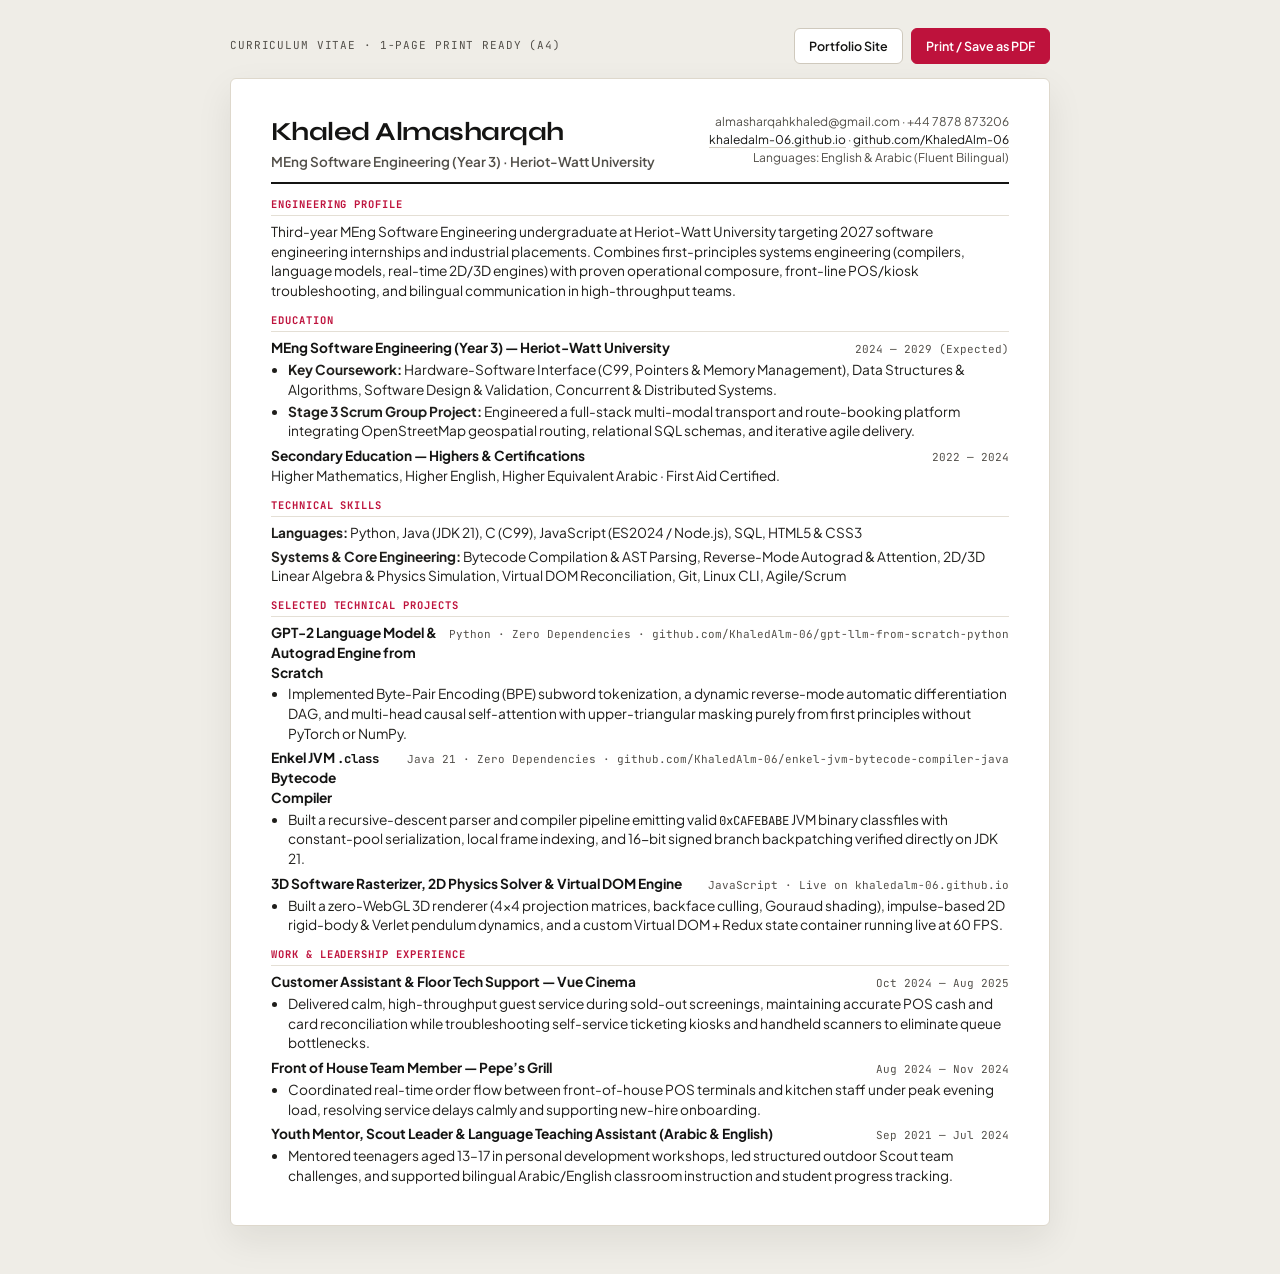
==== cv.html @ 849a8335 "Link live-demo repos, add queued release state, and redesign employer CV" ====
<!DOCTYPE html>
<html lang="en">
<head>
  <meta charset="UTF-8" />
  <meta name="viewport" content="width=device-width, initial-scale=1.0" />
  <title>Khaled Almasharqah — Software Engineering CV</title>
  <link rel="preconnect" href="https://fonts.googleapis.com" />
  <link rel="preconnect" href="https://fonts.gstatic.com" crossorigin />
  <link href="https://fonts.googleapis.com/css2?family=JetBrains+Mono:wght@400;500;600&family=Plus+Jakarta+Sans:wght@400;500;600;700&family=Syne:wght@700;800&display=swap" rel="stylesheet" />
  <style>
    :root {
      --ink: #141413;
      --body: #1f1e1b;
      --muted: #524f49;
      --accent: #be123c;
      --rule: #e4dfd5;
      --bg: #efede7;
      --display: "Syne", -apple-system, BlinkMacSystemFont, sans-serif;
      --sans: "Plus Jakarta Sans", -apple-system, BlinkMacSystemFont, sans-serif;
      --mono: "JetBrains Mono", Consolas, monospace;
    }

    *, *::before, *::after { box-sizing: border-box; }

    body {
      margin: 0;
      padding: 28px 16px 48px;
      background: var(--bg);
      color: var(--body);
      font-family: var(--sans);
      font-size: 13.7px;
      line-height: 1.44;
      -webkit-font-smoothing: antialiased;
    }

    .toolbar {
      max-width: 820px;
      margin: 0 auto 14px;
      display: flex;
      justify-content: space-between;
      align-items: center;
      gap: 12px;
      flex-wrap: wrap;
    }

    .toolbar-tag {
      font-family: var(--mono);
      font-size: 11px;
      letter-spacing: 0.08em;
      text-transform: uppercase;
      color: var(--muted);
    }

    .toolbar-actions {
      display: flex;
      gap: 8px;
    }

    .btn {
      font-family: var(--sans);
      font-size: 12.5px;
      font-weight: 600;
      padding: 8px 14px;
      border-radius: 6px;
      text-decoration: none;
      cursor: pointer;
      border: 1px solid #cfc9bd;
      background: #ffffff;
      color: var(--ink);
    }

    .btn-primary {
      background: var(--accent);
      border-color: var(--accent);
      color: #ffffff;
    }

    .sheet {
      max-width: 820px;
      margin: 0 auto;
      background: #ffffff;
      padding: 34px 40px;
      border: 1px solid #ded8cc;
      border-radius: 6px;
      box-shadow: 0 14px 36px rgba(20, 20, 19, 0.08);
    }

    .cv-header {
      display: flex;
      justify-content: space-between;
      align-items: flex-start;
      gap: 18px;
      border-bottom: 2px solid var(--ink);
      padding-bottom: 10px;
      margin-bottom: 13px;
    }

    .cv-header h1 {
      font-family: var(--display);
      font-size: 26px;
      letter-spacing: -0.02em;
      margin: 0 0 2px;
      color: var(--ink);
    }

    .cv-sub {
      margin: 0;
      font-size: 13.5px;
      font-weight: 600;
      color: var(--muted);
    }

    .cv-meta {
      text-align: right;
      font-size: 12px;
      line-height: 1.48;
      color: var(--muted);
      flex-shrink: 0;
    }

    .cv-meta a {
      color: var(--ink);
      text-decoration: none;
      border-bottom: 1px solid #d6d0c4;
    }

    .nowrap { white-space: nowrap; }

    .cv-sec { margin-bottom: 12px; }
    .cv-sec:last-child { margin-bottom: 0; }

    .cv-sec h2 {
      font-family: var(--mono);
      font-size: 10.5px;
      letter-spacing: 0.09em;
      text-transform: uppercase;
      color: var(--accent);
      border-bottom: 1px solid var(--rule);
      padding-bottom: 3px;
      margin: 0 0 6px;
    }

    .cv-sec p { margin: 0 0 4px; }
    .cv-sec ul { margin: 2px 0 5px; padding-left: 17px; }
    .cv-sec li { margin-bottom: 2.5px; }

    .cv-skills-grid {
      display: grid;
      grid-template-columns: 1fr;
      gap: 4px;
    }

    .cv-row {
      display: flex;
      justify-content: space-between;
      align-items: baseline;
      gap: 10px;
      margin-top: 5px;
    }

    .cv-row strong { color: var(--ink); }

    .cv-row span {
      font-family: var(--mono);
      font-size: 11px;
      color: var(--muted);
      white-space: nowrap;
    }

    code {
      font-family: var(--mono);
      font-size: 0.9em;
    }

    @media (max-width: 640px) {
      .sheet { padding: 22px 18px; }
      .cv-header, .cv-row { flex-direction: column; align-items: flex-start; gap: 3px; }
      .cv-meta { text-align: left; }
    }

    @media print {
      @page { size: A4; margin: 11mm 13mm; }
      body { background: #ffffff; padding: 0; font-size: 9.6pt; line-height: 1.38; }
      .no-print { display: none !important; }
      .sheet { border: none; box-shadow: none; padding: 0; max-width: 100%; border-radius: 0; }
    }
  </style>
</head>
<body>
  <div class="toolbar no-print">
    <span class="toolbar-tag">Curriculum Vitae &middot; 1-Page Print Ready (A4)</span>
    <div class="toolbar-actions">
      <a class="btn" href="https://khaledalm-06.github.io/">Portfolio Site</a>
      <button type="button" class="btn btn-primary" onclick="window.print()">Print / Save as PDF</button>
    </div>
  </div>

  <main class="sheet">
    <header class="cv-header">
      <div>
        <h1>Khaled Almasharqah</h1>
        <p class="cv-sub">MEng Software Engineering (Year 3) &middot; Heriot-Watt University</p>
      </div>
      <div class="cv-meta">
        <div><span class="nowrap">almasharqahkhaled@gmail.com</span> &middot; <span class="nowrap">+44 7878 873206</span></div>
        <div><a href="https://khaledalm-06.github.io/" target="_blank" rel="noopener noreferrer" class="nowrap">khaledalm-06.github.io</a> &middot; <a href="https://github.com/KhaledAlm-06" target="_blank" rel="noopener noreferrer" class="nowrap">github.com/KhaledAlm-06</a></div>
        <div><span class="nowrap">Languages: English &amp; Arabic (Fluent Bilingual)</span></div>
      </div>
    </header>

    <section class="cv-sec">
      <h2>Engineering Profile</h2>
      <p>Third-year MEng Software Engineering undergraduate at Heriot-Watt University targeting 2027 software engineering internships and industrial placements. Combines first-principles systems engineering (compilers, language models, real-time 2D/3D engines) with proven operational composure, front-line POS/kiosk troubleshooting, and bilingual communication in high-throughput teams.</p>
    </section>

    <section class="cv-sec">
      <h2>Education</h2>
      <div class="cv-row"><strong>MEng Software Engineering (Year 3) &mdash; Heriot-Watt University</strong><span>2024 &mdash; 2029 (Expected)</span></div>
      <ul>
        <li><strong>Key Coursework:</strong> Hardware-Software Interface (C99, Pointers &amp; Memory Management), Data Structures &amp; Algorithms, Software Design &amp; Validation, Concurrent &amp; Distributed Systems.</li>
        <li><strong>Stage 3 Scrum Group Project:</strong> Engineered a full-stack multi-modal transport and route-booking platform integrating OpenStreetMap geospatial routing, relational SQL schemas, and iterative agile delivery.</li>
      </ul>
      <div class="cv-row"><strong>Secondary Education &mdash; Highers &amp; Certifications</strong><span>2022 &mdash; 2024</span></div>
      <p>Higher Mathematics, Higher English, Higher Equivalent Arabic &middot; First Aid Certified.</p>
    </section>

    <section class="cv-sec">
      <h2>Technical Skills</h2>
      <div class="cv-skills-grid">
        <div><strong>Languages:</strong> Python, Java (JDK 21), C (C99), JavaScript (ES2024 / Node.js), SQL, HTML5 &amp; CSS3</div>
        <div><strong>Systems &amp; Core Engineering:</strong> Bytecode Compilation &amp; AST Parsing, Reverse-Mode Autograd &amp; Attention, 2D/3D Linear Algebra &amp; Physics Simulation, Virtual DOM Reconciliation, Git, Linux CLI, Agile/Scrum</div>
      </div>
    </section>

    <section class="cv-sec">
      <h2>Selected Technical Projects</h2>
      <div class="cv-row"><strong>GPT-2 Language Model &amp; Autograd Engine from Scratch</strong><span>Python &middot; Zero Dependencies &middot; github.com/KhaledAlm-06/gpt-llm-from-scratch-python</span></div>
      <ul>
        <li>Implemented Byte-Pair Encoding (BPE) subword tokenization, a dynamic reverse-mode automatic differentiation DAG, and multi-head causal self-attention with upper-triangular masking purely from first principles without PyTorch or NumPy.</li>
      </ul>
      <div class="cv-row"><strong>Enkel JVM <code>.class</code> Bytecode Compiler</strong><span>Java 21 &middot; Zero Dependencies &middot; github.com/KhaledAlm-06/enkel-jvm-bytecode-compiler-java</span></div>
      <ul>
        <li>Built a recursive-descent parser and compiler pipeline emitting valid <code>0xCAFEBABE</code> JVM binary classfiles with constant-pool serialization, local frame indexing, and 16-bit signed branch backpatching verified directly on JDK 21.</li>
      </ul>
      <div class="cv-row"><strong>3D Software Rasterizer, 2D Physics Solver &amp; Virtual DOM Engine</strong><span>JavaScript &middot; Live on khaledalm-06.github.io</span></div>
      <ul>
        <li>Built a zero-WebGL 3D renderer (4&times;4 projection matrices, backface culling, Gouraud shading), impulse-based 2D rigid-body &amp; Verlet pendulum dynamics, and a custom Virtual DOM + Redux state container running live at 60 FPS.</li>
      </ul>
    </section>

    <section class="cv-sec">
      <h2>Work &amp; Leadership Experience</h2>
      <div class="cv-row"><strong>Customer Assistant &amp; Floor Tech Support &mdash; Vue Cinema</strong><span>Oct 2024 &mdash; Aug 2025</span></div>
      <ul>
        <li>Delivered calm, high-throughput guest service during sold-out screenings, maintaining accurate POS cash and card reconciliation while troubleshooting self-service ticketing kiosks and handheld scanners to eliminate queue bottlenecks.</li>
      </ul>
      <div class="cv-row"><strong>Front of House Team Member &mdash; Pepe&rsquo;s Grill</strong><span>Aug 2024 &mdash; Nov 2024</span></div>
      <ul>
        <li>Coordinated real-time order flow between front-of-house POS terminals and kitchen staff under peak evening load, resolving service delays calmly and supporting new-hire onboarding.</li>
      </ul>
      <div class="cv-row"><strong>Youth Mentor, Scout Leader &amp; Language Teaching Assistant (Arabic &amp; English)</strong><span>Sep 2021 &mdash; Jul 2024</span></div>
      <ul>
        <li>Mentored teenagers aged 13&ndash;17 in personal development workshops, led structured outdoor Scout team challenges, and supported bilingual Arabic/English classroom instruction and student progress tracking.</li>
      </ul>
    </section>
  </main>
</body>
</html>
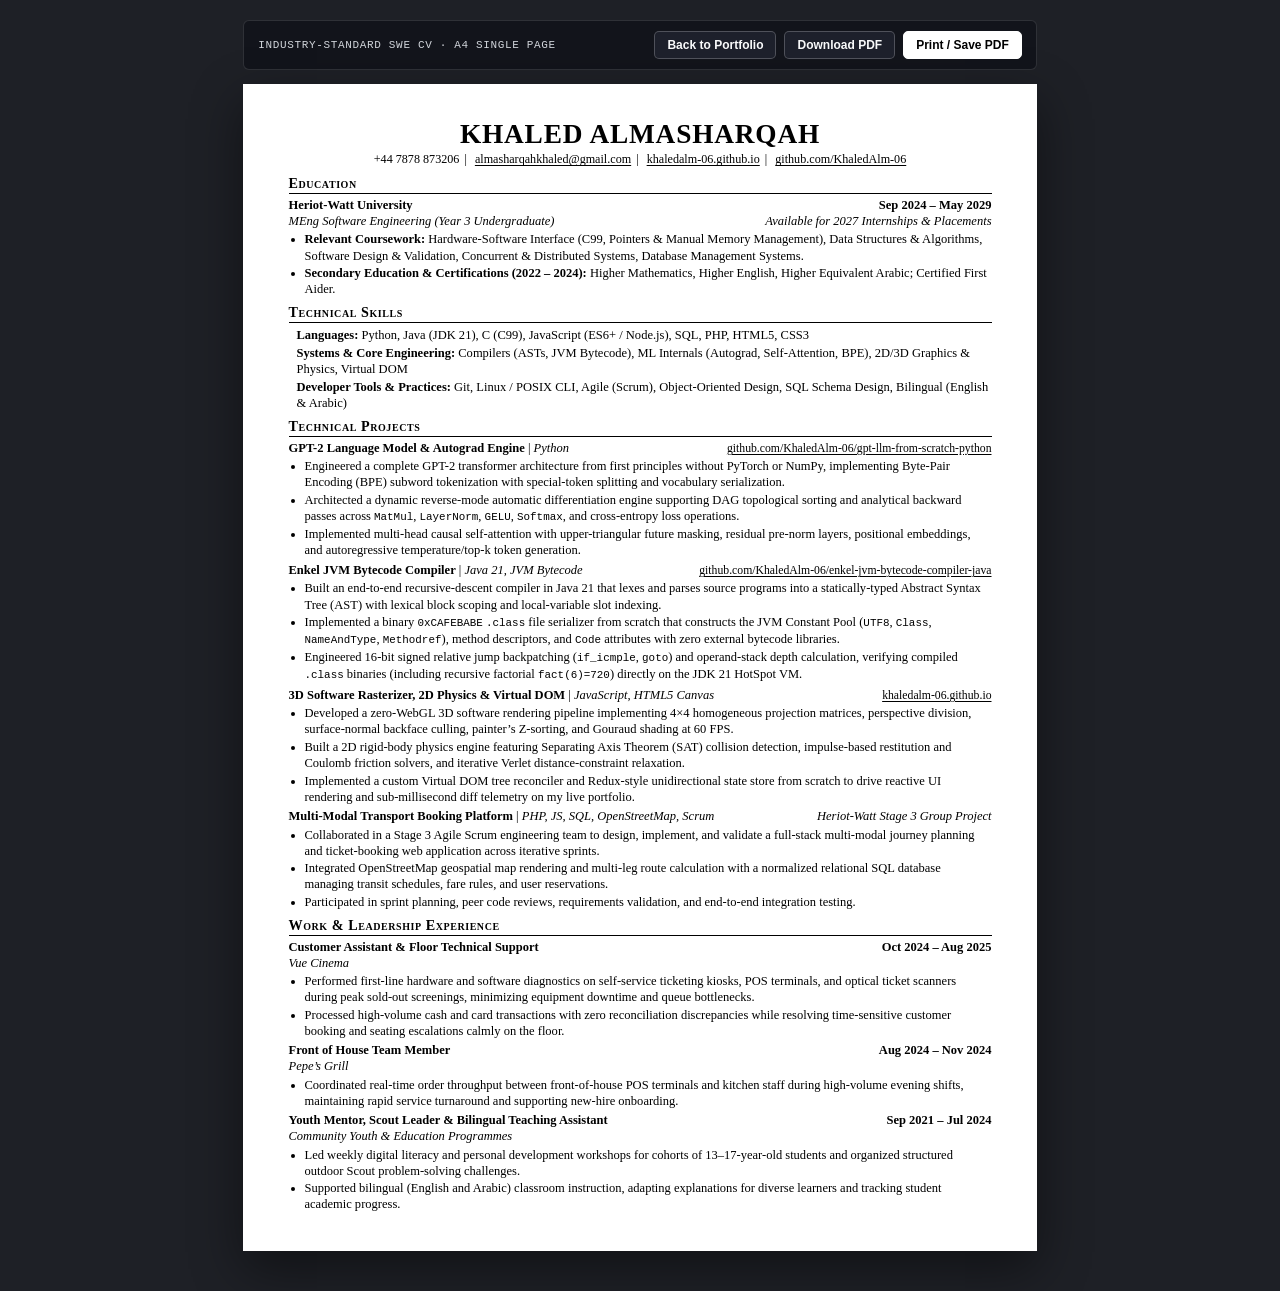
==== commit 56298615: "Rebuild CV to industry-standard SWE LaTeX layout and publish A4 PDF" ====
--- a/cv.html
+++ b/cv.html
@@ -4,264 +4,395 @@
   <meta charset="UTF-8" />
   <meta name="viewport" content="width=device-width, initial-scale=1.0" />
   <title>Khaled Almasharqah — Software Engineering CV</title>
-  <link rel="preconnect" href="https://fonts.googleapis.com" />
-  <link rel="preconnect" href="https://fonts.gstatic.com" crossorigin />
-  <link href="https://fonts.googleapis.com/css2?family=JetBrains+Mono:wght@400;500;600&family=Plus+Jakarta+Sans:wght@400;500;600;700&family=Syne:wght@700;800&display=swap" rel="stylesheet" />
   <style>
     :root {
-      --ink: #141413;
-      --body: #1f1e1b;
-      --muted: #524f49;
-      --accent: #be123c;
-      --rule: #e4dfd5;
-      --bg: #efede7;
-      --display: "Syne", -apple-system, BlinkMacSystemFont, sans-serif;
-      --sans: "Plus Jakarta Sans", -apple-system, BlinkMacSystemFont, sans-serif;
-      --mono: "JetBrains Mono", Consolas, monospace;
-    }
-
-    *, *::before, *::after { box-sizing: border-box; }
+      --ink: #000000;
+      --paper: #ffffff;
+      --screen-bg: #1e2026;
+      --serif: "Charter", "Bitstream Charter", "Sitka Text", "Cambria", "Georgia", "Times New Roman", serif;
+      --mono: "JetBrains Mono", "Consolas", "Liberation Mono", monospace;
+      --sans: -apple-system, BlinkMacSystemFont, "Segoe UI", sans-serif;
+    }
+
+    *, *::before, *::after {
+      box-sizing: border-box;
+    }
 
     body {
       margin: 0;
-      padding: 28px 16px 48px;
-      background: var(--bg);
-      color: var(--body);
-      font-family: var(--sans);
-      font-size: 13.7px;
-      line-height: 1.44;
+      padding: 20px 16px 40px;
+      background: var(--screen-bg);
+      color: var(--ink);
+      font-family: var(--serif);
       -webkit-font-smoothing: antialiased;
     }
 
     .toolbar {
-      max-width: 820px;
+      width: 100%;
+      max-width: 210mm;
       margin: 0 auto 14px;
+      padding: 10px 14px;
+      background: #12141b;
+      border: 1px solid rgba(255, 255, 255, 0.12);
+      border-radius: 6px;
       display: flex;
       justify-content: space-between;
       align-items: center;
       gap: 12px;
       flex-wrap: wrap;
+      font-family: var(--sans);
     }
 
     .toolbar-tag {
       font-family: var(--mono);
       font-size: 11px;
-      letter-spacing: 0.08em;
+      letter-spacing: 0.06em;
       text-transform: uppercase;
-      color: var(--muted);
+      color: #d1d5db;
     }
 
     .toolbar-actions {
       display: flex;
       gap: 8px;
-    }
-
-    .btn {
+      flex-wrap: wrap;
+    }
+
+    .tb-btn {
       font-family: var(--sans);
-      font-size: 12.5px;
+      font-size: 12px;
       font-weight: 600;
-      padding: 8px 14px;
-      border-radius: 6px;
+      padding: 6px 12px;
+      border-radius: 5px;
       text-decoration: none;
       cursor: pointer;
-      border: 1px solid #cfc9bd;
+      border: 1px solid rgba(255, 255, 255, 0.22);
+      background: #1d202b;
+      color: #f9fafb;
+    }
+
+    .tb-btn:hover {
+      border-color: #ffffff;
+    }
+
+    .tb-btn-primary {
       background: #ffffff;
+      color: #000000;
+      border-color: #ffffff;
+    }
+
+    .tb-btn-primary:hover {
+      background: #e5e7eb;
+    }
+
+    /* Jake's Resume (sb2nov LaTeX standard) on A4 Sheet */
+    .cv-sheet {
+      width: 210mm;
+      min-height: 297mm;
+      margin: 0 auto;
+      padding: 9.5mm 12mm;
+      background: var(--paper);
       color: var(--ink);
-    }
-
-    .btn-primary {
-      background: var(--accent);
-      border-color: var(--accent);
-      color: #ffffff;
-    }
-
-    .sheet {
-      max-width: 820px;
-      margin: 0 auto;
-      background: #ffffff;
-      padding: 34px 40px;
-      border: 1px solid #ded8cc;
-      border-radius: 6px;
-      box-shadow: 0 14px 36px rgba(20, 20, 19, 0.08);
-    }
-
-    .cv-header {
-      display: flex;
-      justify-content: space-between;
-      align-items: flex-start;
-      gap: 18px;
-      border-bottom: 2px solid var(--ink);
-      padding-bottom: 10px;
-      margin-bottom: 13px;
-    }
-
-    .cv-header h1 {
-      font-family: var(--display);
-      font-size: 26px;
-      letter-spacing: -0.02em;
-      margin: 0 0 2px;
-      color: var(--ink);
-    }
-
-    .cv-sub {
-      margin: 0;
-      font-size: 13.5px;
-      font-weight: 600;
-      color: var(--muted);
-    }
-
-    .cv-meta {
-      text-align: right;
-      font-size: 12px;
-      line-height: 1.48;
-      color: var(--muted);
-      flex-shrink: 0;
-    }
-
-    .cv-meta a {
-      color: var(--ink);
-      text-decoration: none;
-      border-bottom: 1px solid #d6d0c4;
-    }
-
-    .nowrap { white-space: nowrap; }
-
-    .cv-sec { margin-bottom: 12px; }
-    .cv-sec:last-child { margin-bottom: 0; }
-
-    .cv-sec h2 {
+      font-family: var(--serif);
+      font-size: 9.4pt;
+      line-height: 1.28;
+      box-shadow: 0 18px 48px rgba(0, 0, 0, 0.45);
+    }
+
+    .cv-sheet a {
+      color: #000000;
+      text-decoration: underline;
+      text-decoration-thickness: 0.6px;
+      text-underline-offset: 2px;
+    }
+
+    .cv-sheet code {
       font-family: var(--mono);
-      font-size: 10.5px;
-      letter-spacing: 0.09em;
+      font-size: 0.87em;
+    }
+
+    .cv-header-center {
+      text-align: center;
+      margin-bottom: 6px;
+    }
+
+    .cv-header-center h1 {
+      margin: 0 0 3px;
+      font-size: 20.5pt;
+      font-weight: 700;
+      letter-spacing: 0.03em;
       text-transform: uppercase;
-      color: var(--accent);
-      border-bottom: 1px solid var(--rule);
-      padding-bottom: 3px;
-      margin: 0 0 6px;
-    }
-
-    .cv-sec p { margin: 0 0 4px; }
-    .cv-sec ul { margin: 2px 0 5px; padding-left: 17px; }
-    .cv-sec li { margin-bottom: 2.5px; }
-
-    .cv-skills-grid {
-      display: grid;
-      grid-template-columns: 1fr;
-      gap: 4px;
-    }
-
-    .cv-row {
+      line-height: 1.08;
+      color: #000000;
+    }
+
+    .cv-contact-line {
+      font-size: 9.1pt;
+      line-height: 1.3;
+      color: #000000;
+    }
+
+    .cv-sep {
+      margin: 0 5px;
+    }
+
+    .cv-section {
+      margin-top: 7px;
+    }
+
+    .cv-section h2 {
+      margin: 0 0 4px;
+      padding-bottom: 1.5px;
+      font-size: 10.6pt;
+      font-weight: 700;
+      font-variant: small-caps;
+      letter-spacing: 0.04em;
+      border-bottom: 1px solid #000000;
+      color: #000000;
+      line-height: 1.15;
+    }
+
+    .cv-entry {
+      margin-bottom: 4.5px;
+    }
+
+    .cv-entry:last-child {
+      margin-bottom: 0;
+    }
+
+    .cv-subhead {
       display: flex;
       justify-content: space-between;
       align-items: baseline;
       gap: 10px;
-      margin-top: 5px;
-    }
-
-    .cv-row strong { color: var(--ink); }
-
-    .cv-row span {
-      font-family: var(--mono);
-      font-size: 11px;
-      color: var(--muted);
+      font-size: 9.4pt;
+      line-height: 1.24;
+    }
+
+    .cv-subhead + .cv-subhead {
+      margin-top: 0.5px;
+    }
+
+    .cv-right {
+      text-align: right;
       white-space: nowrap;
-    }
-
-    code {
-      font-family: var(--mono);
-      font-size: 0.9em;
-    }
-
-    @media (max-width: 640px) {
-      .sheet { padding: 22px 18px; }
-      .cv-header, .cv-row { flex-direction: column; align-items: flex-start; gap: 3px; }
-      .cv-meta { text-align: left; }
+      flex-shrink: 0;
+    }
+
+    .cv-proj-link {
+      font-size: 8.8pt;
+      white-space: nowrap;
+      flex-shrink: 0;
+    }
+
+    .cv-bullets {
+      margin: 2px 0 3px;
+      padding-left: 16px;
+      list-style-type: disc;
+    }
+
+    .cv-bullets li {
+      margin-bottom: 1.5px;
+      text-align: left;
+    }
+
+    .cv-skills-list {
+      margin: 2px 0 2px;
+      padding-left: 8px;
+      list-style-type: none;
+    }
+
+    .cv-skills-list li {
+      margin-bottom: 2px;
+    }
+
+    @media screen and (max-width: 640px) {
+      .cv-sheet {
+        width: 100%;
+        min-height: auto;
+        padding: 20px 18px;
+      }
+      .cv-subhead {
+        flex-direction: column;
+        gap: 1px;
+      }
+      .cv-right, .cv-proj-link {
+        text-align: left;
+        white-space: normal;
+      }
     }
 
     @media print {
-      @page { size: A4; margin: 11mm 13mm; }
-      body { background: #ffffff; padding: 0; font-size: 9.6pt; line-height: 1.38; }
-      .no-print { display: none !important; }
-      .sheet { border: none; box-shadow: none; padding: 0; max-width: 100%; border-radius: 0; }
+      @page {
+        size: A4 portrait;
+        margin: 8.5mm 11mm;
+      }
+      body {
+        background: #ffffff;
+        padding: 0;
+        margin: 0;
+      }
+      .no-print {
+        display: none !important;
+      }
+      .cv-sheet {
+        width: 100%;
+        min-height: auto;
+        margin: 0;
+        padding: 0;
+        box-shadow: none;
+        font-size: 9.2pt;
+        line-height: 1.25;
+      }
+      .cv-subhead {
+        flex-direction: row !important;
+        justify-content: space-between;
+      }
     }
   </style>
 </head>
 <body>
   <div class="toolbar no-print">
-    <span class="toolbar-tag">Curriculum Vitae &middot; 1-Page Print Ready (A4)</span>
+    <span class="toolbar-tag">Industry-Standard SWE CV &middot; A4 Single Page</span>
     <div class="toolbar-actions">
-      <a class="btn" href="https://khaledalm-06.github.io/">Portfolio Site</a>
-      <button type="button" class="btn btn-primary" onclick="window.print()">Print / Save as PDF</button>
+      <a class="tb-btn" href="https://khaledalm-06.github.io/">Back to Portfolio</a>
+      <a class="tb-btn" href="Khaled_Almasharqah_CV.pdf" download>Download PDF</a>
+      <button type="button" class="tb-btn tb-btn-primary" onclick="window.print()">Print / Save PDF</button>
     </div>
   </div>
 
-  <main class="sheet">
-    <header class="cv-header">
-      <div>
-        <h1>Khaled Almasharqah</h1>
-        <p class="cv-sub">MEng Software Engineering (Year 3) &middot; Heriot-Watt University</p>
-      </div>
-      <div class="cv-meta">
-        <div><span class="nowrap">almasharqahkhaled@gmail.com</span> &middot; <span class="nowrap">+44 7878 873206</span></div>
-        <div><a href="https://khaledalm-06.github.io/" target="_blank" rel="noopener noreferrer" class="nowrap">khaledalm-06.github.io</a> &middot; <a href="https://github.com/KhaledAlm-06" target="_blank" rel="noopener noreferrer" class="nowrap">github.com/KhaledAlm-06</a></div>
-        <div><span class="nowrap">Languages: English &amp; Arabic (Fluent Bilingual)</span></div>
+  <main class="cv-sheet">
+    <header class="cv-header-center">
+      <h1>Khaled Almasharqah</h1>
+      <div class="cv-contact-line">
+        <span>+44 7878 873206</span><span class="cv-sep">|</span>
+        <a href="mailto:almasharqahkhaled@gmail.com">almasharqahkhaled@gmail.com</a><span class="cv-sep">|</span>
+        <a href="https://khaledalm-06.github.io/" target="_blank" rel="noopener noreferrer">khaledalm-06.github.io</a><span class="cv-sep">|</span>
+        <a href="https://github.com/KhaledAlm-06" target="_blank" rel="noopener noreferrer">github.com/KhaledAlm-06</a>
       </div>
     </header>
 
-    <section class="cv-sec">
-      <h2>Engineering Profile</h2>
-      <p>Third-year MEng Software Engineering undergraduate at Heriot-Watt University targeting 2027 software engineering internships and industrial placements. Combines first-principles systems engineering (compilers, language models, real-time 2D/3D engines) with proven operational composure, front-line POS/kiosk troubleshooting, and bilingual communication in high-throughput teams.</p>
+    <section class="cv-section">
+      <h2>Education</h2>
+      <div class="cv-entry">
+        <div class="cv-subhead">
+          <strong>Heriot-Watt University</strong>
+          <strong class="cv-right">Sep 2024 &ndash; May 2029</strong>
+        </div>
+        <div class="cv-subhead">
+          <em>MEng Software Engineering (Year 3 Undergraduate)</em>
+          <em class="cv-right">Available for 2027 Internships &amp; Placements</em>
+        </div>
+        <ul class="cv-bullets">
+          <li><strong>Relevant Coursework:</strong> Hardware-Software Interface (C99, Pointers &amp; Manual Memory Management), Data Structures &amp; Algorithms, Software Design &amp; Validation, Concurrent &amp; Distributed Systems, Database Management Systems.</li>
+          <li><strong>Secondary Education &amp; Certifications (2022 &ndash; 2024):</strong> Higher Mathematics, Higher English, Higher Equivalent Arabic; Certified First Aider.</li>
+        </ul>
+      </div>
     </section>
 
-    <section class="cv-sec">
-      <h2>Education</h2>
-      <div class="cv-row"><strong>MEng Software Engineering (Year 3) &mdash; Heriot-Watt University</strong><span>2024 &mdash; 2029 (Expected)</span></div>
-      <ul>
-        <li><strong>Key Coursework:</strong> Hardware-Software Interface (C99, Pointers &amp; Memory Management), Data Structures &amp; Algorithms, Software Design &amp; Validation, Concurrent &amp; Distributed Systems.</li>
-        <li><strong>Stage 3 Scrum Group Project:</strong> Engineered a full-stack multi-modal transport and route-booking platform integrating OpenStreetMap geospatial routing, relational SQL schemas, and iterative agile delivery.</li>
-      </ul>
-      <div class="cv-row"><strong>Secondary Education &mdash; Highers &amp; Certifications</strong><span>2022 &mdash; 2024</span></div>
-      <p>Higher Mathematics, Higher English, Higher Equivalent Arabic &middot; First Aid Certified.</p>
-    </section>
-
-    <section class="cv-sec">
+    <section class="cv-section">
       <h2>Technical Skills</h2>
-      <div class="cv-skills-grid">
-        <div><strong>Languages:</strong> Python, Java (JDK 21), C (C99), JavaScript (ES2024 / Node.js), SQL, HTML5 &amp; CSS3</div>
-        <div><strong>Systems &amp; Core Engineering:</strong> Bytecode Compilation &amp; AST Parsing, Reverse-Mode Autograd &amp; Attention, 2D/3D Linear Algebra &amp; Physics Simulation, Virtual DOM Reconciliation, Git, Linux CLI, Agile/Scrum</div>
-      </div>
-    </section>
-
-    <section class="cv-sec">
-      <h2>Selected Technical Projects</h2>
-      <div class="cv-row"><strong>GPT-2 Language Model &amp; Autograd Engine from Scratch</strong><span>Python &middot; Zero Dependencies &middot; github.com/KhaledAlm-06/gpt-llm-from-scratch-python</span></div>
-      <ul>
-        <li>Implemented Byte-Pair Encoding (BPE) subword tokenization, a dynamic reverse-mode automatic differentiation DAG, and multi-head causal self-attention with upper-triangular masking purely from first principles without PyTorch or NumPy.</li>
-      </ul>
-      <div class="cv-row"><strong>Enkel JVM <code>.class</code> Bytecode Compiler</strong><span>Java 21 &middot; Zero Dependencies &middot; github.com/KhaledAlm-06/enkel-jvm-bytecode-compiler-java</span></div>
-      <ul>
-        <li>Built a recursive-descent parser and compiler pipeline emitting valid <code>0xCAFEBABE</code> JVM binary classfiles with constant-pool serialization, local frame indexing, and 16-bit signed branch backpatching verified directly on JDK 21.</li>
-      </ul>
-      <div class="cv-row"><strong>3D Software Rasterizer, 2D Physics Solver &amp; Virtual DOM Engine</strong><span>JavaScript &middot; Live on khaledalm-06.github.io</span></div>
-      <ul>
-        <li>Built a zero-WebGL 3D renderer (4&times;4 projection matrices, backface culling, Gouraud shading), impulse-based 2D rigid-body &amp; Verlet pendulum dynamics, and a custom Virtual DOM + Redux state container running live at 60 FPS.</li>
+      <ul class="cv-skills-list">
+        <li><strong>Languages:</strong> Python, Java (JDK 21), C (C99), JavaScript (ES6+ / Node.js), SQL, PHP, HTML5, CSS3</li>
+        <li><strong>Systems &amp; Core Engineering:</strong> Compilers (ASTs, JVM Bytecode), ML Internals (Autograd, Self-Attention, BPE), 2D/3D Graphics &amp; Physics, Virtual DOM</li>
+        <li><strong>Developer Tools &amp; Practices:</strong> Git, Linux / POSIX CLI, Agile (Scrum), Object-Oriented Design, SQL Schema Design, Bilingual (English &amp; Arabic)</li>
       </ul>
     </section>
 
-    <section class="cv-sec">
+    <section class="cv-section">
+      <h2>Technical Projects</h2>
+
+      <div class="cv-entry">
+        <div class="cv-subhead">
+          <span><strong>GPT-2 Language Model &amp; Autograd Engine</strong> | <em>Python</em></span>
+          <a class="cv-proj-link" href="https://github.com/KhaledAlm-06/gpt-llm-from-scratch-python" target="_blank" rel="noopener noreferrer">github.com/KhaledAlm-06/gpt-llm-from-scratch-python</a>
+        </div>
+        <ul class="cv-bullets">
+          <li>Engineered a complete GPT-2 transformer architecture from first principles without PyTorch or NumPy, implementing Byte-Pair Encoding (BPE) subword tokenization with special-token splitting and vocabulary serialization.</li>
+          <li>Architected a dynamic reverse-mode automatic differentiation engine supporting DAG topological sorting and analytical backward passes across <code>MatMul</code>, <code>LayerNorm</code>, <code>GELU</code>, <code>Softmax</code>, and cross-entropy loss operations.</li>
+          <li>Implemented multi-head causal self-attention with upper-triangular future masking, residual pre-norm layers, positional embeddings, and autoregressive temperature/top-k token generation.</li>
+        </ul>
+      </div>
+
+      <div class="cv-entry">
+        <div class="cv-subhead">
+          <span><strong>Enkel JVM Bytecode Compiler</strong> | <em>Java 21, JVM Bytecode</em></span>
+          <a class="cv-proj-link" href="https://github.com/KhaledAlm-06/enkel-jvm-bytecode-compiler-java" target="_blank" rel="noopener noreferrer">github.com/KhaledAlm-06/enkel-jvm-bytecode-compiler-java</a>
+        </div>
+        <ul class="cv-bullets">
+          <li>Built an end-to-end recursive-descent compiler in Java 21 that lexes and parses source programs into a statically-typed Abstract Syntax Tree (AST) with lexical block scoping and local-variable slot indexing.</li>
+          <li>Implemented a binary <code>0xCAFEBABE</code> <code>.class</code> file serializer from scratch that constructs the JVM Constant Pool (<code>UTF8</code>, <code>Class</code>, <code>NameAndType</code>, <code>Methodref</code>), method descriptors, and <code>Code</code> attributes with zero external bytecode libraries.</li>
+          <li>Engineered 16-bit signed relative jump backpatching (<code>if_icmple</code>, <code>goto</code>) and operand-stack depth calculation, verifying compiled <code>.class</code> binaries (including recursive factorial <code>fact(6)=720</code>) directly on the JDK 21 HotSpot VM.</li>
+        </ul>
+      </div>
+
+      <div class="cv-entry">
+        <div class="cv-subhead">
+          <span><strong>3D Software Rasterizer, 2D Physics &amp; Virtual DOM</strong> | <em>JavaScript, HTML5 Canvas</em></span>
+          <a class="cv-proj-link" href="https://khaledalm-06.github.io/" target="_blank" rel="noopener noreferrer">khaledalm-06.github.io</a>
+        </div>
+        <ul class="cv-bullets">
+          <li>Developed a zero-WebGL 3D software rendering pipeline implementing 4&times;4 homogeneous projection matrices, perspective division, surface-normal backface culling, painter&rsquo;s Z-sorting, and Gouraud shading at 60 FPS.</li>
+          <li>Built a 2D rigid-body physics engine featuring Separating Axis Theorem (SAT) collision detection, impulse-based restitution and Coulomb friction solvers, and iterative Verlet distance-constraint relaxation.</li>
+          <li>Implemented a custom Virtual DOM tree reconciler and Redux-style unidirectional state store from scratch to drive reactive UI rendering and sub-millisecond diff telemetry on my live portfolio.</li>
+        </ul>
+      </div>
+
+      <div class="cv-entry">
+        <div class="cv-subhead">
+          <span><strong>Multi-Modal Transport Booking Platform</strong> | <em>PHP, JS, SQL, OpenStreetMap, Scrum</em></span>
+          <em class="cv-right">Heriot-Watt Stage 3 Group Project</em>
+        </div>
+        <ul class="cv-bullets">
+          <li>Collaborated in a Stage 3 Agile Scrum engineering team to design, implement, and validate a full-stack multi-modal journey planning and ticket-booking web application across iterative sprints.</li>
+          <li>Integrated OpenStreetMap geospatial map rendering and multi-leg route calculation with a normalized relational SQL database managing transit schedules, fare rules, and user reservations.</li>
+          <li>Participated in sprint planning, peer code reviews, requirements validation, and end-to-end integration testing.</li>
+        </ul>
+      </div>
+    </section>
+
+    <section class="cv-section">
       <h2>Work &amp; Leadership Experience</h2>
-      <div class="cv-row"><strong>Customer Assistant &amp; Floor Tech Support &mdash; Vue Cinema</strong><span>Oct 2024 &mdash; Aug 2025</span></div>
-      <ul>
-        <li>Delivered calm, high-throughput guest service during sold-out screenings, maintaining accurate POS cash and card reconciliation while troubleshooting self-service ticketing kiosks and handheld scanners to eliminate queue bottlenecks.</li>
-      </ul>
-      <div class="cv-row"><strong>Front of House Team Member &mdash; Pepe&rsquo;s Grill</strong><span>Aug 2024 &mdash; Nov 2024</span></div>
-      <ul>
-        <li>Coordinated real-time order flow between front-of-house POS terminals and kitchen staff under peak evening load, resolving service delays calmly and supporting new-hire onboarding.</li>
-      </ul>
-      <div class="cv-row"><strong>Youth Mentor, Scout Leader &amp; Language Teaching Assistant (Arabic &amp; English)</strong><span>Sep 2021 &mdash; Jul 2024</span></div>
-      <ul>
-        <li>Mentored teenagers aged 13&ndash;17 in personal development workshops, led structured outdoor Scout team challenges, and supported bilingual Arabic/English classroom instruction and student progress tracking.</li>
-      </ul>
+
+      <div class="cv-entry">
+        <div class="cv-subhead">
+          <strong>Customer Assistant &amp; Floor Technical Support</strong>
+          <strong class="cv-right">Oct 2024 &ndash; Aug 2025</strong>
+        </div>
+        <div class="cv-subhead">
+          <em>Vue Cinema</em>
+        </div>
+        <ul class="cv-bullets">
+          <li>Performed first-line hardware and software diagnostics on self-service ticketing kiosks, POS terminals, and optical ticket scanners during peak sold-out screenings, minimizing equipment downtime and queue bottlenecks.</li>
+          <li>Processed high-volume cash and card transactions with zero reconciliation discrepancies while resolving time-sensitive customer booking and seating escalations calmly on the floor.</li>
+        </ul>
+      </div>
+
+      <div class="cv-entry">
+        <div class="cv-subhead">
+          <strong>Front of House Team Member</strong>
+          <strong class="cv-right">Aug 2024 &ndash; Nov 2024</strong>
+        </div>
+        <div class="cv-subhead">
+          <em>Pepe&rsquo;s Grill</em>
+        </div>
+        <ul class="cv-bullets">
+          <li>Coordinated real-time order throughput between front-of-house POS terminals and kitchen staff during high-volume evening shifts, maintaining rapid service turnaround and supporting new-hire onboarding.</li>
+        </ul>
+      </div>
+
+      <div class="cv-entry">
+        <div class="cv-subhead">
+          <strong>Youth Mentor, Scout Leader &amp; Bilingual Teaching Assistant</strong>
+          <strong class="cv-right">Sep 2021 &ndash; Jul 2024</strong>
+        </div>
+        <div class="cv-subhead">
+          <em>Community Youth &amp; Education Programmes</em>
+        </div>
+        <ul class="cv-bullets">
+          <li>Led weekly digital literacy and personal development workshops for cohorts of 13&ndash;17-year-old students and organized structured outdoor Scout problem-solving challenges.</li>
+          <li>Supported bilingual (English and Arabic) classroom instruction, adapting explanations for diverse learners and tracking student academic progress.</li>
+        </ul>
+      </div>
     </section>
   </main>
 </body>
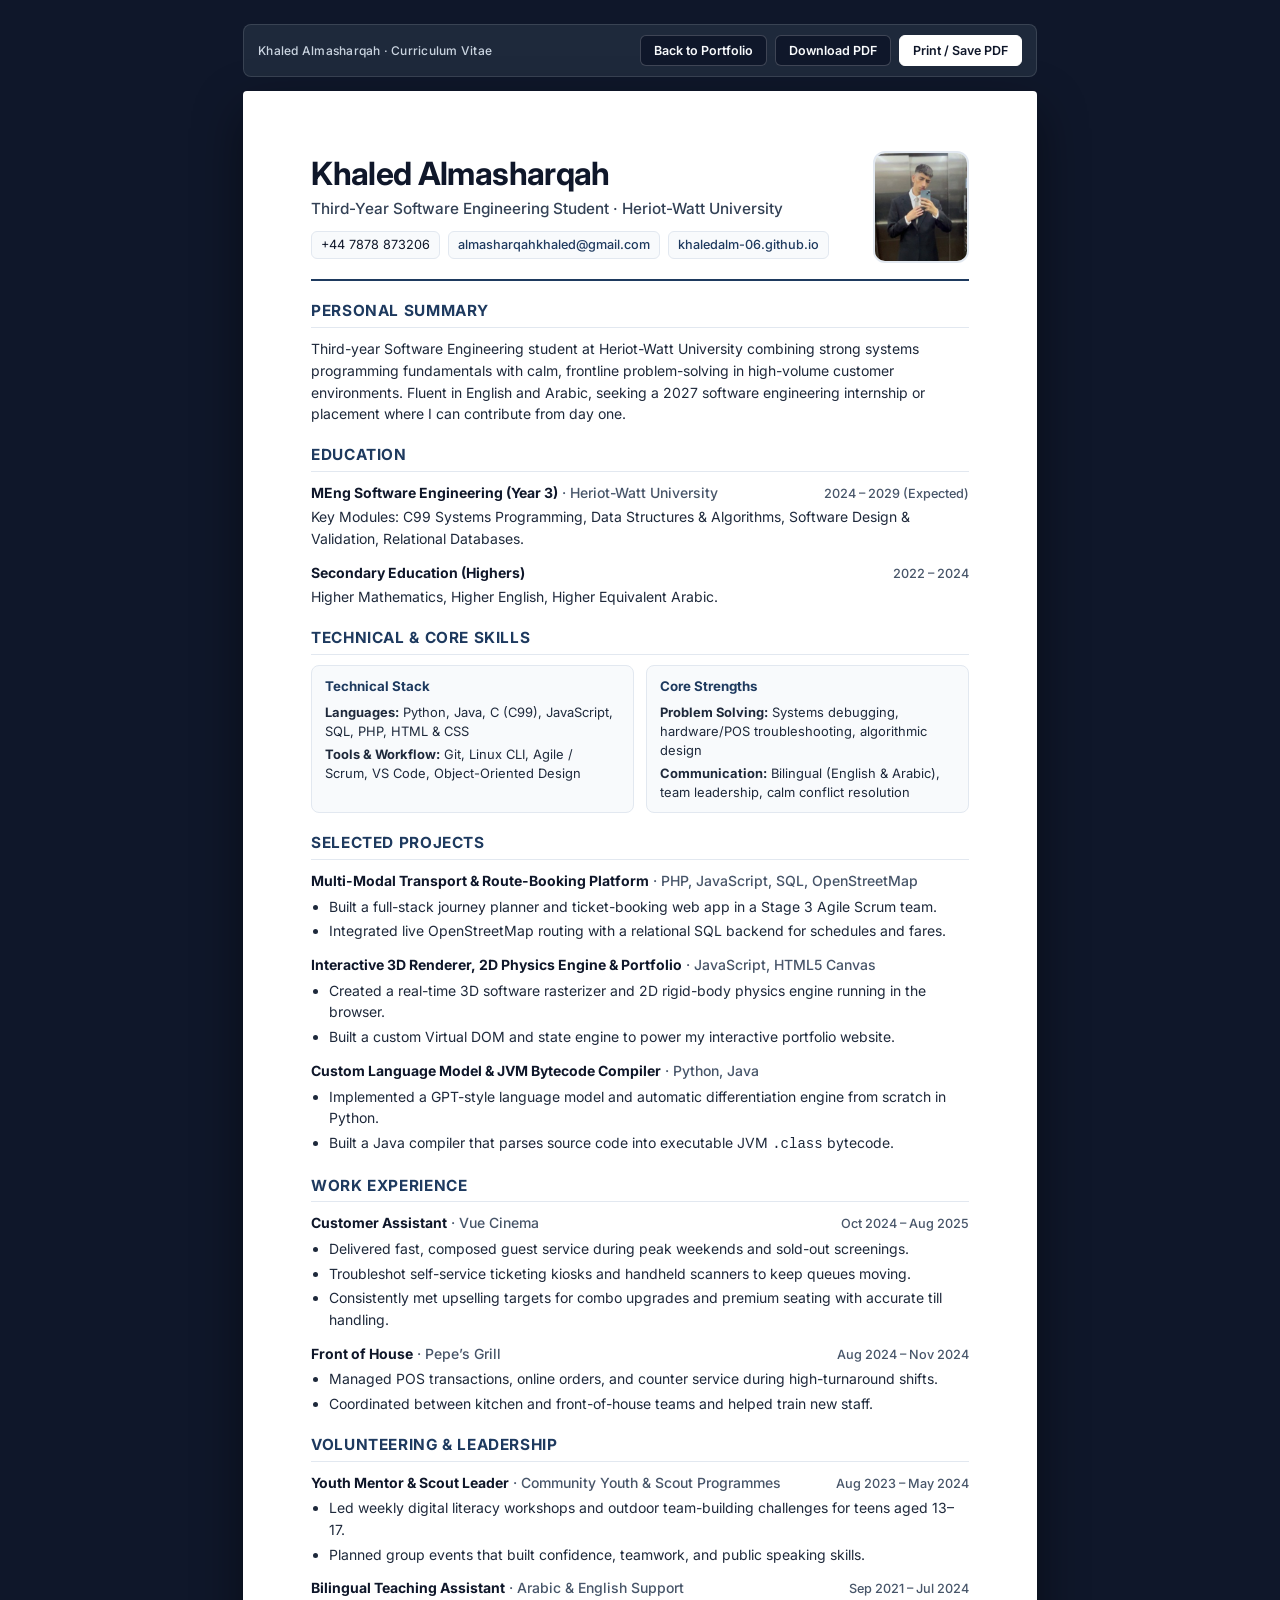
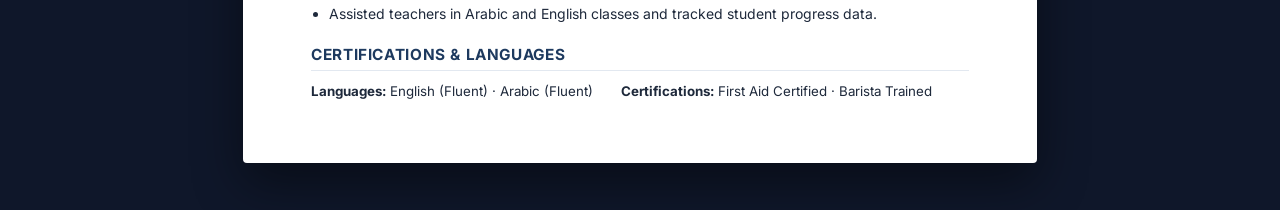
==== commit 65321d1a: "Redesign CV to clean modern sans-serif UK layout with portrait and no GitHub links" ====
--- a/cv.html
+++ b/cv.html
@@ -4,14 +4,20 @@
   <meta charset="UTF-8" />
   <meta name="viewport" content="width=device-width, initial-scale=1.0" />
   <title>Khaled Almasharqah — Software Engineering CV</title>
+  <link rel="preconnect" href="https://fonts.googleapis.com" />
+  <link rel="preconnect" href="https://fonts.gstatic.com" crossorigin />
+  <link href="https://fonts.googleapis.com/css2?family=Inter:wght@400;500;600;700&family=Plus+Jakarta+Sans:wght@500;600;700&display=swap" rel="stylesheet" />
   <style>
     :root {
-      --ink: #000000;
+      --navy: #0f172a;
+      --accent: #1e3a5f;
+      --text: #1e293b;
+      --muted: #475569;
+      --border: #e2e8f0;
+      --card-bg: #f8fafc;
       --paper: #ffffff;
-      --screen-bg: #1e2026;
-      --serif: "Charter", "Bitstream Charter", "Sitka Text", "Cambria", "Georgia", "Times New Roman", serif;
-      --mono: "JetBrains Mono", "Consolas", "Liberation Mono", monospace;
-      --sans: -apple-system, BlinkMacSystemFont, "Segoe UI", sans-serif;
+      --screen-bg: #0f172a;
+      --sans: "Inter", "Plus Jakarta Sans", -apple-system, BlinkMacSystemFont, "Segoe UI", sans-serif;
     }
 
     *, *::before, *::after {
@@ -20,10 +26,10 @@
 
     body {
       margin: 0;
-      padding: 20px 16px 40px;
+      padding: 24px 16px 48px;
       background: var(--screen-bg);
-      color: var(--ink);
-      font-family: var(--serif);
+      color: var(--text);
+      font-family: var(--sans);
       -webkit-font-smoothing: antialiased;
     }
 
@@ -32,23 +38,21 @@
       max-width: 210mm;
       margin: 0 auto 14px;
       padding: 10px 14px;
-      background: #12141b;
+      background: #1e293b;
       border: 1px solid rgba(255, 255, 255, 0.12);
-      border-radius: 6px;
+      border-radius: 8px;
       display: flex;
       justify-content: space-between;
       align-items: center;
       gap: 12px;
       flex-wrap: wrap;
-      font-family: var(--sans);
     }
 
     .toolbar-tag {
-      font-family: var(--mono);
-      font-size: 11px;
-      letter-spacing: 0.06em;
-      text-transform: uppercase;
-      color: #d1d5db;
+      font-size: 12px;
+      font-weight: 500;
+      color: #cbd5e1;
+      letter-spacing: 0.02em;
     }
 
     .toolbar-actions {
@@ -59,15 +63,15 @@
 
     .tb-btn {
       font-family: var(--sans);
-      font-size: 12px;
+      font-size: 12.5px;
       font-weight: 600;
-      padding: 6px 12px;
-      border-radius: 5px;
+      padding: 7px 13px;
+      border-radius: 6px;
       text-decoration: none;
       cursor: pointer;
-      border: 1px solid rgba(255, 255, 255, 0.22);
-      background: #1d202b;
-      color: #f9fafb;
+      border: 1px solid rgba(255, 255, 255, 0.2);
+      background: #0f172a;
+      color: #f8fafc;
     }
 
     .tb-btn:hover {
@@ -76,183 +80,264 @@
 
     .tb-btn-primary {
       background: #ffffff;
-      color: #000000;
+      color: #0f172a;
       border-color: #ffffff;
     }
 
     .tb-btn-primary:hover {
-      background: #e5e7eb;
-    }
-
-    /* Jake's Resume (sb2nov LaTeX standard) on A4 Sheet */
+      background: #e2e8f0;
+    }
+
     .cv-sheet {
       width: 210mm;
-      min-height: 297mm;
       margin: 0 auto;
-      padding: 9.5mm 12mm;
+      padding: 16mm 18mm;
       background: var(--paper);
-      color: var(--ink);
-      font-family: var(--serif);
-      font-size: 9.4pt;
-      line-height: 1.28;
-      box-shadow: 0 18px 48px rgba(0, 0, 0, 0.45);
+      color: var(--text);
+      font-family: var(--sans);
+      font-size: 10.5pt;
+      line-height: 1.55;
+      border-radius: 4px;
+      box-shadow: 0 20px 50px rgba(0, 0, 0, 0.45);
     }
 
     .cv-sheet a {
-      color: #000000;
+      color: var(--accent);
+      text-decoration: none;
+      font-weight: 500;
+    }
+
+    .cv-sheet a:hover {
       text-decoration: underline;
-      text-decoration-thickness: 0.6px;
-      text-underline-offset: 2px;
-    }
-
-    .cv-sheet code {
-      font-family: var(--mono);
-      font-size: 0.87em;
-    }
-
-    .cv-header-center {
-      text-align: center;
-      margin-bottom: 6px;
-    }
-
-    .cv-header-center h1 {
-      margin: 0 0 3px;
-      font-size: 20.5pt;
+    }
+
+    .cv-header {
+      display: flex;
+      justify-content: space-between;
+      align-items: center;
+      gap: 20px;
+      padding-bottom: 16px;
+      margin-bottom: 18px;
+      border-bottom: 2px solid var(--accent);
+    }
+
+    .cv-header-info h1 {
+      margin: 0 0 4px;
+      font-size: 24pt;
       font-weight: 700;
-      letter-spacing: 0.03em;
+      letter-spacing: -0.02em;
+      line-height: 1.15;
+      color: var(--navy);
+    }
+
+    .cv-subtitle {
+      margin: 0 0 10px;
+      font-size: 11.5pt;
+      font-weight: 500;
+      color: #334155;
+    }
+
+    .cv-contacts {
+      display: flex;
+      flex-wrap: wrap;
+      gap: 8px;
+      font-size: 9.5pt;
+      color: var(--muted);
+    }
+
+    .cv-pill {
+      background: var(--card-bg);
+      border: 1px solid var(--border);
+      border-radius: 6px;
+      padding: 3px 9px;
+      color: var(--navy);
+      white-space: nowrap;
+    }
+
+    .cv-portrait {
+      width: 96px;
+      height: 112px;
+      border-radius: 12px;
+      object-fit: cover;
+      object-position: center 22%;
+      border: 2px solid var(--border);
+      flex-shrink: 0;
+      display: block;
+    }
+
+    .cv-section {
+      margin-bottom: 18px;
+    }
+
+    .cv-section:last-child {
+      margin-bottom: 0;
+    }
+
+    .cv-section h2 {
+      margin: 0 0 10px;
+      padding-bottom: 4px;
+      font-size: 11.5pt;
+      font-weight: 700;
+      letter-spacing: 0.04em;
       text-transform: uppercase;
-      line-height: 1.08;
-      color: #000000;
-    }
-
-    .cv-contact-line {
-      font-size: 9.1pt;
-      line-height: 1.3;
-      color: #000000;
-    }
-
-    .cv-sep {
-      margin: 0 5px;
-    }
-
-    .cv-section {
-      margin-top: 7px;
-    }
-
-    .cv-section h2 {
-      margin: 0 0 4px;
-      padding-bottom: 1.5px;
-      font-size: 10.6pt;
-      font-weight: 700;
-      font-variant: small-caps;
-      letter-spacing: 0.04em;
-      border-bottom: 1px solid #000000;
-      color: #000000;
-      line-height: 1.15;
+      color: var(--accent);
+      border-bottom: 1.5px solid var(--border);
+    }
+
+    .cv-summary {
+      margin: 0;
+      color: var(--text);
     }
 
     .cv-entry {
-      margin-bottom: 4.5px;
+      margin-bottom: 12px;
+      break-inside: avoid;
+      page-break-inside: avoid;
     }
 
     .cv-entry:last-child {
       margin-bottom: 0;
     }
 
-    .cv-subhead {
+    .cv-entry-head {
       display: flex;
       justify-content: space-between;
       align-items: baseline;
-      gap: 10px;
-      font-size: 9.4pt;
-      line-height: 1.24;
-    }
-
-    .cv-subhead + .cv-subhead {
-      margin-top: 0.5px;
-    }
-
-    .cv-right {
-      text-align: right;
+      gap: 12px;
+      margin-bottom: 3px;
+    }
+
+    .cv-entry-title {
+      font-weight: 700;
+      color: var(--navy);
+    }
+
+    .cv-entry-org {
+      color: var(--muted);
+      font-weight: 500;
+    }
+
+    .cv-entry-date {
+      font-size: 9.5pt;
+      font-weight: 500;
+      color: var(--muted);
       white-space: nowrap;
       flex-shrink: 0;
     }
 
-    .cv-proj-link {
-      font-size: 8.8pt;
-      white-space: nowrap;
-      flex-shrink: 0;
+    .cv-entry p {
+      margin: 2px 0 0;
+      color: var(--text);
     }
 
     .cv-bullets {
-      margin: 2px 0 3px;
-      padding-left: 16px;
-      list-style-type: disc;
+      margin: 4px 0 0;
+      padding-left: 18px;
     }
 
     .cv-bullets li {
-      margin-bottom: 1.5px;
-      text-align: left;
-    }
-
-    .cv-skills-list {
-      margin: 2px 0 2px;
-      padding-left: 8px;
-      list-style-type: none;
-    }
-
-    .cv-skills-list li {
-      margin-bottom: 2px;
-    }
-
-    @media screen and (max-width: 640px) {
+      margin-bottom: 3px;
+    }
+
+    .cv-skills-grid {
+      display: grid;
+      grid-template-columns: 1fr 1fr;
+      gap: 12px;
+    }
+
+    .cv-skill-card {
+      background: var(--card-bg);
+      border: 1px solid var(--border);
+      border-radius: 8px;
+      padding: 10px 13px;
+      break-inside: avoid;
+      page-break-inside: avoid;
+    }
+
+    .cv-skill-card h3 {
+      margin: 0 0 6px;
+      font-size: 10pt;
+      font-weight: 700;
+      color: var(--accent);
+    }
+
+    .cv-skill-card p {
+      margin: 0 0 4px;
+      font-size: 9.7pt;
+      line-height: 1.48;
+    }
+
+    .cv-skill-card p:last-child {
+      margin-bottom: 0;
+    }
+
+    .cv-footer-row {
+      display: flex;
+      flex-wrap: wrap;
+      gap: 12px 28px;
+      font-size: 10pt;
+    }
+
+    @media screen and (max-width: 820px) {
       .cv-sheet {
         width: 100%;
-        min-height: auto;
-        padding: 20px 18px;
-      }
-      .cv-subhead {
+        padding: 22px 18px;
+      }
+      .cv-header {
+        flex-direction: column-reverse;
+        align-items: flex-start;
+      }
+      .cv-entry-head {
         flex-direction: column;
-        gap: 1px;
-      }
-      .cv-right, .cv-proj-link {
-        text-align: left;
-        white-space: normal;
+        gap: 2px;
+      }
+      .cv-skills-grid {
+        grid-template-columns: 1fr;
       }
     }
 
     @media print {
       @page {
         size: A4 portrait;
-        margin: 8.5mm 11mm;
+        margin: 16mm 18mm;
       }
       body {
         background: #ffffff;
         padding: 0;
         margin: 0;
+        -webkit-print-color-adjust: exact;
+        print-color-adjust: exact;
       }
       .no-print {
         display: none !important;
       }
       .cv-sheet {
         width: 100%;
-        min-height: auto;
         margin: 0;
         padding: 0;
         box-shadow: none;
-        font-size: 9.2pt;
-        line-height: 1.25;
-      }
-      .cv-subhead {
+        border-radius: 0;
+        font-size: 10.5pt;
+        line-height: 1.55;
+      }
+      .cv-header {
         flex-direction: row !important;
         justify-content: space-between;
+        align-items: center;
+      }
+      .cv-entry-head {
+        flex-direction: row !important;
+        justify-content: space-between;
+      }
+      .cv-skills-grid {
+        grid-template-columns: 1fr 1fr !important;
       }
     }
   </style>
 </head>
 <body>
   <div class="toolbar no-print">
-    <span class="toolbar-tag">Industry-Standard SWE CV &middot; A4 Single Page</span>
+    <span class="toolbar-tag">Khaled Almasharqah &middot; Curriculum Vitae</span>
     <div class="toolbar-actions">
       <a class="tb-btn" href="https://khaledalm-06.github.io/">Back to Portfolio</a>
       <a class="tb-btn" href="Khaled_Almasharqah_CV.pdf" download>Download PDF</a>
@@ -261,137 +346,144 @@
   </div>
 
   <main class="cv-sheet">
-    <header class="cv-header-center">
-      <h1>Khaled Almasharqah</h1>
-      <div class="cv-contact-line">
-        <span>+44 7878 873206</span><span class="cv-sep">|</span>
-        <a href="mailto:almasharqahkhaled@gmail.com">almasharqahkhaled@gmail.com</a><span class="cv-sep">|</span>
-        <a href="https://khaledalm-06.github.io/" target="_blank" rel="noopener noreferrer">khaledalm-06.github.io</a><span class="cv-sep">|</span>
-        <a href="https://github.com/KhaledAlm-06" target="_blank" rel="noopener noreferrer">github.com/KhaledAlm-06</a>
-      </div>
+    <header class="cv-header">
+      <div class="cv-header-info">
+        <h1>Khaled Almasharqah</h1>
+        <p class="cv-subtitle">Third-Year Software Engineering Student &middot; Heriot-Watt University</p>
+        <div class="cv-contacts">
+          <span class="cv-pill">+44 7878 873206</span>
+          <a class="cv-pill" href="mailto:almasharqahkhaled@gmail.com">almasharqahkhaled@gmail.com</a>
+          <a class="cv-pill" href="https://khaledalm-06.github.io/" target="_blank" rel="noopener noreferrer">khaledalm-06.github.io</a>
+        </div>
+      </div>
+      <img class="cv-portrait" src="[data-uri]" alt="Khaled Almasharqah portrait" />
     </header>
 
     <section class="cv-section">
+      <h2>Personal Summary</h2>
+      <p class="cv-summary">
+        Third-year Software Engineering student at Heriot-Watt University combining strong systems programming fundamentals with calm, frontline problem-solving in high-volume customer environments. Fluent in English and Arabic, seeking a 2027 software engineering internship or placement where I can contribute from day one.
+      </p>
+    </section>
+
+    <section class="cv-section">
       <h2>Education</h2>
       <div class="cv-entry">
-        <div class="cv-subhead">
-          <strong>Heriot-Watt University</strong>
-          <strong class="cv-right">Sep 2024 &ndash; May 2029</strong>
-        </div>
-        <div class="cv-subhead">
-          <em>MEng Software Engineering (Year 3 Undergraduate)</em>
-          <em class="cv-right">Available for 2027 Internships &amp; Placements</em>
-        </div>
-        <ul class="cv-bullets">
-          <li><strong>Relevant Coursework:</strong> Hardware-Software Interface (C99, Pointers &amp; Manual Memory Management), Data Structures &amp; Algorithms, Software Design &amp; Validation, Concurrent &amp; Distributed Systems, Database Management Systems.</li>
-          <li><strong>Secondary Education &amp; Certifications (2022 &ndash; 2024):</strong> Higher Mathematics, Higher English, Higher Equivalent Arabic; Certified First Aider.</li>
-        </ul>
-      </div>
-    </section>
-
-    <section class="cv-section">
-      <h2>Technical Skills</h2>
-      <ul class="cv-skills-list">
-        <li><strong>Languages:</strong> Python, Java (JDK 21), C (C99), JavaScript (ES6+ / Node.js), SQL, PHP, HTML5, CSS3</li>
-        <li><strong>Systems &amp; Core Engineering:</strong> Compilers (ASTs, JVM Bytecode), ML Internals (Autograd, Self-Attention, BPE), 2D/3D Graphics &amp; Physics, Virtual DOM</li>
-        <li><strong>Developer Tools &amp; Practices:</strong> Git, Linux / POSIX CLI, Agile (Scrum), Object-Oriented Design, SQL Schema Design, Bilingual (English &amp; Arabic)</li>
-      </ul>
-    </section>
-
-    <section class="cv-section">
-      <h2>Technical Projects</h2>
-
-      <div class="cv-entry">
-        <div class="cv-subhead">
-          <span><strong>GPT-2 Language Model &amp; Autograd Engine</strong> | <em>Python</em></span>
-          <a class="cv-proj-link" href="https://github.com/KhaledAlm-06/gpt-llm-from-scratch-python" target="_blank" rel="noopener noreferrer">github.com/KhaledAlm-06/gpt-llm-from-scratch-python</a>
-        </div>
-        <ul class="cv-bullets">
-          <li>Engineered a complete GPT-2 transformer architecture from first principles without PyTorch or NumPy, implementing Byte-Pair Encoding (BPE) subword tokenization with special-token splitting and vocabulary serialization.</li>
-          <li>Architected a dynamic reverse-mode automatic differentiation engine supporting DAG topological sorting and analytical backward passes across <code>MatMul</code>, <code>LayerNorm</code>, <code>GELU</code>, <code>Softmax</code>, and cross-entropy loss operations.</li>
-          <li>Implemented multi-head causal self-attention with upper-triangular future masking, residual pre-norm layers, positional embeddings, and autoregressive temperature/top-k token generation.</li>
-        </ul>
-      </div>
-
-      <div class="cv-entry">
-        <div class="cv-subhead">
-          <span><strong>Enkel JVM Bytecode Compiler</strong> | <em>Java 21, JVM Bytecode</em></span>
-          <a class="cv-proj-link" href="https://github.com/KhaledAlm-06/enkel-jvm-bytecode-compiler-java" target="_blank" rel="noopener noreferrer">github.com/KhaledAlm-06/enkel-jvm-bytecode-compiler-java</a>
-        </div>
-        <ul class="cv-bullets">
-          <li>Built an end-to-end recursive-descent compiler in Java 21 that lexes and parses source programs into a statically-typed Abstract Syntax Tree (AST) with lexical block scoping and local-variable slot indexing.</li>
-          <li>Implemented a binary <code>0xCAFEBABE</code> <code>.class</code> file serializer from scratch that constructs the JVM Constant Pool (<code>UTF8</code>, <code>Class</code>, <code>NameAndType</code>, <code>Methodref</code>), method descriptors, and <code>Code</code> attributes with zero external bytecode libraries.</li>
-          <li>Engineered 16-bit signed relative jump backpatching (<code>if_icmple</code>, <code>goto</code>) and operand-stack depth calculation, verifying compiled <code>.class</code> binaries (including recursive factorial <code>fact(6)=720</code>) directly on the JDK 21 HotSpot VM.</li>
-        </ul>
-      </div>
-
-      <div class="cv-entry">
-        <div class="cv-subhead">
-          <span><strong>3D Software Rasterizer, 2D Physics &amp; Virtual DOM</strong> | <em>JavaScript, HTML5 Canvas</em></span>
-          <a class="cv-proj-link" href="https://khaledalm-06.github.io/" target="_blank" rel="noopener noreferrer">khaledalm-06.github.io</a>
-        </div>
-        <ul class="cv-bullets">
-          <li>Developed a zero-WebGL 3D software rendering pipeline implementing 4&times;4 homogeneous projection matrices, perspective division, surface-normal backface culling, painter&rsquo;s Z-sorting, and Gouraud shading at 60 FPS.</li>
-          <li>Built a 2D rigid-body physics engine featuring Separating Axis Theorem (SAT) collision detection, impulse-based restitution and Coulomb friction solvers, and iterative Verlet distance-constraint relaxation.</li>
-          <li>Implemented a custom Virtual DOM tree reconciler and Redux-style unidirectional state store from scratch to drive reactive UI rendering and sub-millisecond diff telemetry on my live portfolio.</li>
-        </ul>
-      </div>
-
-      <div class="cv-entry">
-        <div class="cv-subhead">
-          <span><strong>Multi-Modal Transport Booking Platform</strong> | <em>PHP, JS, SQL, OpenStreetMap, Scrum</em></span>
-          <em class="cv-right">Heriot-Watt Stage 3 Group Project</em>
-        </div>
-        <ul class="cv-bullets">
-          <li>Collaborated in a Stage 3 Agile Scrum engineering team to design, implement, and validate a full-stack multi-modal journey planning and ticket-booking web application across iterative sprints.</li>
-          <li>Integrated OpenStreetMap geospatial map rendering and multi-leg route calculation with a normalized relational SQL database managing transit schedules, fare rules, and user reservations.</li>
-          <li>Participated in sprint planning, peer code reviews, requirements validation, and end-to-end integration testing.</li>
-        </ul>
-      </div>
-    </section>
-
-    <section class="cv-section">
-      <h2>Work &amp; Leadership Experience</h2>
-
-      <div class="cv-entry">
-        <div class="cv-subhead">
-          <strong>Customer Assistant &amp; Floor Technical Support</strong>
-          <strong class="cv-right">Oct 2024 &ndash; Aug 2025</strong>
-        </div>
-        <div class="cv-subhead">
-          <em>Vue Cinema</em>
-        </div>
-        <ul class="cv-bullets">
-          <li>Performed first-line hardware and software diagnostics on self-service ticketing kiosks, POS terminals, and optical ticket scanners during peak sold-out screenings, minimizing equipment downtime and queue bottlenecks.</li>
-          <li>Processed high-volume cash and card transactions with zero reconciliation discrepancies while resolving time-sensitive customer booking and seating escalations calmly on the floor.</li>
-        </ul>
-      </div>
-
-      <div class="cv-entry">
-        <div class="cv-subhead">
-          <strong>Front of House Team Member</strong>
-          <strong class="cv-right">Aug 2024 &ndash; Nov 2024</strong>
-        </div>
-        <div class="cv-subhead">
-          <em>Pepe&rsquo;s Grill</em>
-        </div>
-        <ul class="cv-bullets">
-          <li>Coordinated real-time order throughput between front-of-house POS terminals and kitchen staff during high-volume evening shifts, maintaining rapid service turnaround and supporting new-hire onboarding.</li>
-        </ul>
-      </div>
-
-      <div class="cv-entry">
-        <div class="cv-subhead">
-          <strong>Youth Mentor, Scout Leader &amp; Bilingual Teaching Assistant</strong>
-          <strong class="cv-right">Sep 2021 &ndash; Jul 2024</strong>
-        </div>
-        <div class="cv-subhead">
-          <em>Community Youth &amp; Education Programmes</em>
-        </div>
-        <ul class="cv-bullets">
-          <li>Led weekly digital literacy and personal development workshops for cohorts of 13&ndash;17-year-old students and organized structured outdoor Scout problem-solving challenges.</li>
-          <li>Supported bilingual (English and Arabic) classroom instruction, adapting explanations for diverse learners and tracking student academic progress.</li>
-        </ul>
+        <div class="cv-entry-head">
+          <span><span class="cv-entry-title">MEng Software Engineering (Year 3)</span> <span class="cv-entry-org">&middot; Heriot-Watt University</span></span>
+          <span class="cv-entry-date">2024 &ndash; 2029 (Expected)</span>
+        </div>
+        <p>Key Modules: C99 Systems Programming, Data Structures &amp; Algorithms, Software Design &amp; Validation, Relational Databases.</p>
+      </div>
+      <div class="cv-entry">
+        <div class="cv-entry-head">
+          <span><span class="cv-entry-title">Secondary Education (Highers)</span></span>
+          <span class="cv-entry-date">2022 &ndash; 2024</span>
+        </div>
+        <p>Higher Mathematics, Higher English, Higher Equivalent Arabic.</p>
+      </div>
+    </section>
+
+    <section class="cv-section">
+      <h2>Technical &amp; Core Skills</h2>
+      <div class="cv-skills-grid">
+        <div class="cv-skill-card">
+          <h3>Technical Stack</h3>
+          <p><strong>Languages:</strong> Python, Java, C (C99), JavaScript, SQL, PHP, HTML &amp; CSS</p>
+          <p><strong>Tools &amp; Workflow:</strong> Git, Linux CLI, Agile / Scrum, VS Code, Object-Oriented Design</p>
+        </div>
+        <div class="cv-skill-card">
+          <h3>Core Strengths</h3>
+          <p><strong>Problem Solving:</strong> Systems debugging, hardware/POS troubleshooting, algorithmic design</p>
+          <p><strong>Communication:</strong> Bilingual (English &amp; Arabic), team leadership, calm conflict resolution</p>
+        </div>
+      </div>
+    </section>
+
+    <section class="cv-section">
+      <h2>Selected Projects</h2>
+      <div class="cv-entry">
+        <div class="cv-entry-head">
+          <span><span class="cv-entry-title">Multi-Modal Transport &amp; Route-Booking Platform</span> <span class="cv-entry-org">&middot; PHP, JavaScript, SQL, OpenStreetMap</span></span>
+        </div>
+        <ul class="cv-bullets">
+          <li>Built a full-stack journey planner and ticket-booking web app in a Stage 3 Agile Scrum team.</li>
+          <li>Integrated live OpenStreetMap routing with a relational SQL backend for schedules and fares.</li>
+        </ul>
+      </div>
+      <div class="cv-entry">
+        <div class="cv-entry-head">
+          <span><span class="cv-entry-title">Interactive 3D Renderer, 2D Physics Engine &amp; Portfolio</span> <span class="cv-entry-org">&middot; JavaScript, HTML5 Canvas</span></span>
+        </div>
+        <ul class="cv-bullets">
+          <li>Created a real-time 3D software rasterizer and 2D rigid-body physics engine running in the browser.</li>
+          <li>Built a custom Virtual DOM and state engine to power my interactive portfolio website.</li>
+        </ul>
+      </div>
+      <div class="cv-entry">
+        <div class="cv-entry-head">
+          <span><span class="cv-entry-title">Custom Language Model &amp; JVM Bytecode Compiler</span> <span class="cv-entry-org">&middot; Python, Java</span></span>
+        </div>
+        <ul class="cv-bullets">
+          <li>Implemented a GPT-style language model and automatic differentiation engine from scratch in Python.</li>
+          <li>Built a Java compiler that parses source code into executable JVM <code>.class</code> bytecode.</li>
+        </ul>
+      </div>
+    </section>
+
+    <section class="cv-section">
+      <h2>Work Experience</h2>
+      <div class="cv-entry">
+        <div class="cv-entry-head">
+          <span><span class="cv-entry-title">Customer Assistant</span> <span class="cv-entry-org">&middot; Vue Cinema</span></span>
+          <span class="cv-entry-date">Oct 2024 &ndash; Aug 2025</span>
+        </div>
+        <ul class="cv-bullets">
+          <li>Delivered fast, composed guest service during peak weekends and sold-out screenings.</li>
+          <li>Troubleshot self-service ticketing kiosks and handheld scanners to keep queues moving.</li>
+          <li>Consistently met upselling targets for combo upgrades and premium seating with accurate till handling.</li>
+        </ul>
+      </div>
+      <div class="cv-entry">
+        <div class="cv-entry-head">
+          <span><span class="cv-entry-title">Front of House</span> <span class="cv-entry-org">&middot; Pepe&rsquo;s Grill</span></span>
+          <span class="cv-entry-date">Aug 2024 &ndash; Nov 2024</span>
+        </div>
+        <ul class="cv-bullets">
+          <li>Managed POS transactions, online orders, and counter service during high-turnaround shifts.</li>
+          <li>Coordinated between kitchen and front-of-house teams and helped train new staff.</li>
+        </ul>
+      </div>
+    </section>
+
+    <section class="cv-section">
+      <h2>Volunteering &amp; Leadership</h2>
+      <div class="cv-entry">
+        <div class="cv-entry-head">
+          <span><span class="cv-entry-title">Youth Mentor &amp; Scout Leader</span> <span class="cv-entry-org">&middot; Community Youth &amp; Scout Programmes</span></span>
+          <span class="cv-entry-date">Aug 2023 &ndash; May 2024</span>
+        </div>
+        <ul class="cv-bullets">
+          <li>Led weekly digital literacy workshops and outdoor team-building challenges for teens aged 13&ndash;17.</li>
+          <li>Planned group events that built confidence, teamwork, and public speaking skills.</li>
+        </ul>
+      </div>
+      <div class="cv-entry">
+        <div class="cv-entry-head">
+          <span><span class="cv-entry-title">Bilingual Teaching Assistant</span> <span class="cv-entry-org">&middot; Arabic &amp; English Support</span></span>
+          <span class="cv-entry-date">Sep 2021 &ndash; Jul 2024</span>
+        </div>
+        <ul class="cv-bullets">
+          <li>Assisted teachers in Arabic and English classes and tracked student progress data.</li>
+        </ul>
+      </div>
+    </section>
+
+    <section class="cv-section">
+      <h2>Certifications &amp; Languages</h2>
+      <div class="cv-footer-row">
+        <div><strong>Languages:</strong> English (Fluent) &middot; Arabic (Fluent)</div>
+        <div><strong>Certifications:</strong> First Aid Certified &middot; Barista Trained</div>
       </div>
     </section>
   </main>
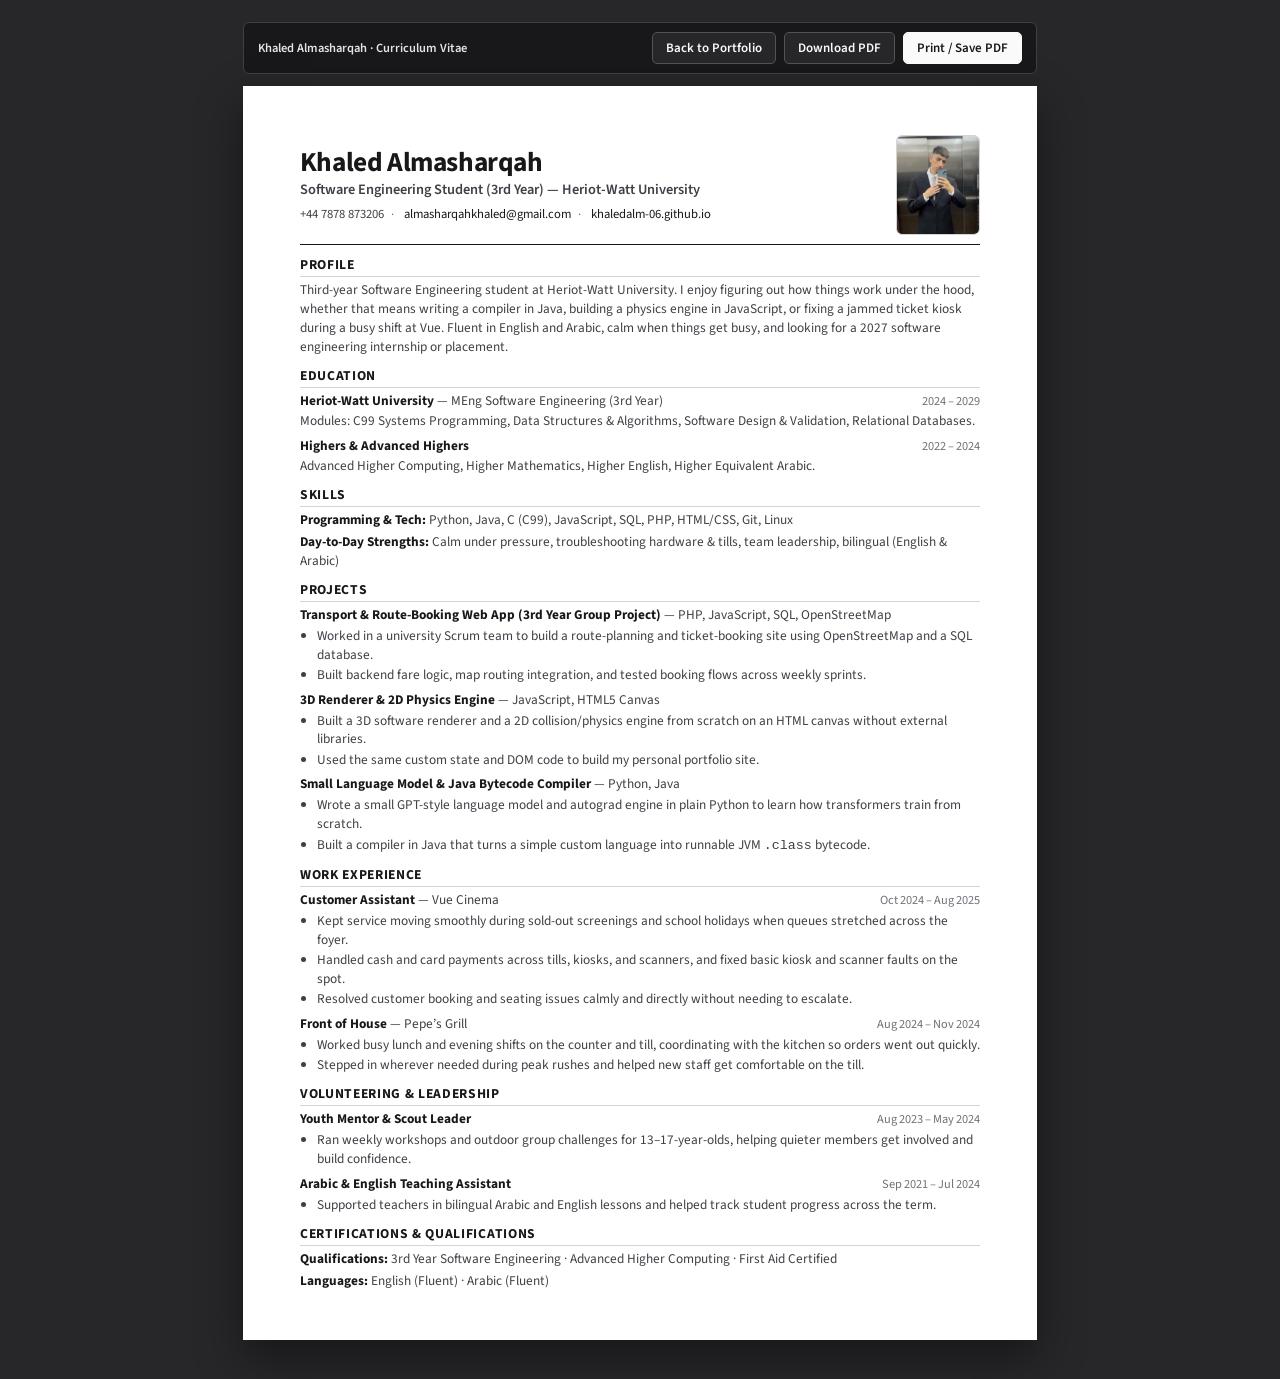
==== commit c96393d2: "De-AI CV wording and typography, update certifications, remove barista" ====
--- a/cv.html
+++ b/cv.html
@@ -6,18 +6,16 @@
   <title>Khaled Almasharqah — Software Engineering CV</title>
   <link rel="preconnect" href="https://fonts.googleapis.com" />
   <link rel="preconnect" href="https://fonts.gstatic.com" crossorigin />
-  <link href="https://fonts.googleapis.com/css2?family=Inter:wght@400;500;600;700&family=Plus+Jakarta+Sans:wght@500;600;700&display=swap" rel="stylesheet" />
+  <link href="https://fonts.googleapis.com/css2?family=Source+Sans+3:ital,wght@0,400;0,600;0,700;1,400&display=swap" rel="stylesheet" />
   <style>
     :root {
-      --navy: #0f172a;
-      --accent: #1e3a5f;
-      --text: #1e293b;
-      --muted: #475569;
-      --border: #e2e8f0;
-      --card-bg: #f8fafc;
+      --ink: #18181b;
+      --sub: #3f3f46;
+      --muted: #71717a;
+      --rule: #d4d4d8;
       --paper: #ffffff;
-      --screen-bg: #0f172a;
-      --sans: "Inter", "Plus Jakarta Sans", -apple-system, BlinkMacSystemFont, "Segoe UI", sans-serif;
+      --screen-bg: #27272a;
+      --font: "Source Sans 3", "Calibri", "Helvetica Neue", Arial, sans-serif;
     }
 
     *, *::before, *::after {
@@ -26,21 +24,21 @@
 
     body {
       margin: 0;
-      padding: 24px 16px 48px;
+      padding: 22px 16px 40px;
       background: var(--screen-bg);
-      color: var(--text);
-      font-family: var(--sans);
+      color: var(--ink);
+      font-family: var(--font);
       -webkit-font-smoothing: antialiased;
     }
 
     .toolbar {
       width: 100%;
       max-width: 210mm;
-      margin: 0 auto 14px;
-      padding: 10px 14px;
-      background: #1e293b;
-      border: 1px solid rgba(255, 255, 255, 0.12);
-      border-radius: 8px;
+      margin: 0 auto 12px;
+      padding: 9px 14px;
+      background: #18181b;
+      border: 1px solid #3f3f46;
+      border-radius: 6px;
       display: flex;
       justify-content: space-between;
       align-items: center;
@@ -49,10 +47,9 @@
     }
 
     .toolbar-tag {
-      font-size: 12px;
-      font-weight: 500;
-      color: #cbd5e1;
-      letter-spacing: 0.02em;
+      font-size: 12.5px;
+      font-weight: 600;
+      color: #e4e4e7;
     }
 
     .toolbar-actions {
@@ -62,49 +59,47 @@
     }
 
     .tb-btn {
-      font-family: var(--sans);
-      font-size: 12.5px;
+      font-family: var(--font);
+      font-size: 13px;
       font-weight: 600;
-      padding: 7px 13px;
-      border-radius: 6px;
+      padding: 6px 13px;
+      border-radius: 5px;
       text-decoration: none;
       cursor: pointer;
-      border: 1px solid rgba(255, 255, 255, 0.2);
-      background: #0f172a;
-      color: #f8fafc;
+      border: 1px solid #52525b;
+      background: #27272a;
+      color: #fafafa;
     }
 
     .tb-btn:hover {
-      border-color: #ffffff;
+      border-color: #fafafa;
     }
 
     .tb-btn-primary {
-      background: #ffffff;
-      color: #0f172a;
-      border-color: #ffffff;
+      background: #fafafa;
+      color: #18181b;
+      border-color: #fafafa;
     }
 
     .tb-btn-primary:hover {
-      background: #e2e8f0;
+      background: #e4e4e7;
     }
 
     .cv-sheet {
       width: 210mm;
       margin: 0 auto;
-      padding: 16mm 18mm;
+      padding: 13mm 15mm;
       background: var(--paper);
-      color: var(--text);
-      font-family: var(--sans);
-      font-size: 10.5pt;
-      line-height: 1.55;
-      border-radius: 4px;
-      box-shadow: 0 20px 50px rgba(0, 0, 0, 0.45);
+      color: var(--ink);
+      font-family: var(--font);
+      font-size: 10pt;
+      line-height: 1.42;
+      box-shadow: 0 18px 44px rgba(0, 0, 0, 0.42);
     }
 
     .cv-sheet a {
-      color: var(--accent);
+      color: var(--ink);
       text-decoration: none;
-      font-weight: 500;
     }
 
     .cv-sheet a:hover {
@@ -115,58 +110,51 @@
       display: flex;
       justify-content: space-between;
       align-items: center;
-      gap: 20px;
-      padding-bottom: 16px;
-      margin-bottom: 18px;
-      border-bottom: 2px solid var(--accent);
+      gap: 18px;
+      padding-bottom: 9px;
+      margin-bottom: 10px;
+      border-bottom: 1.5px solid var(--ink);
     }
 
     .cv-header-info h1 {
+      margin: 0 0 2px;
+      font-size: 20.5pt;
+      font-weight: 700;
+      letter-spacing: -0.015em;
+      line-height: 1.12;
+      color: var(--ink);
+    }
+
+    .cv-subtitle {
       margin: 0 0 4px;
-      font-size: 24pt;
-      font-weight: 700;
-      letter-spacing: -0.02em;
-      line-height: 1.15;
-      color: var(--navy);
-    }
-
-    .cv-subtitle {
-      margin: 0 0 10px;
-      font-size: 11.5pt;
-      font-weight: 500;
-      color: #334155;
-    }
-
-    .cv-contacts {
-      display: flex;
-      flex-wrap: wrap;
-      gap: 8px;
+      font-size: 10.8pt;
+      font-weight: 600;
+      color: var(--sub);
+    }
+
+    .cv-contact-line {
       font-size: 9.5pt;
+      color: var(--sub);
+    }
+
+    .cv-sep {
+      margin: 0 7px;
       color: var(--muted);
     }
 
-    .cv-pill {
-      background: var(--card-bg);
-      border: 1px solid var(--border);
+    .cv-portrait {
+      width: 84px;
+      height: 100px;
       border-radius: 6px;
-      padding: 3px 9px;
-      color: var(--navy);
-      white-space: nowrap;
-    }
-
-    .cv-portrait {
-      width: 96px;
-      height: 112px;
-      border-radius: 12px;
       object-fit: cover;
       object-position: center 22%;
-      border: 2px solid var(--border);
+      border: 1px solid var(--rule);
       flex-shrink: 0;
       display: block;
     }
 
     .cv-section {
-      margin-bottom: 18px;
+      margin-bottom: 9px;
     }
 
     .cv-section:last-child {
@@ -174,23 +162,23 @@
     }
 
     .cv-section h2 {
-      margin: 0 0 10px;
-      padding-bottom: 4px;
-      font-size: 11.5pt;
+      margin: 0 0 4px;
+      padding-bottom: 2px;
+      font-size: 10.2pt;
       font-weight: 700;
-      letter-spacing: 0.04em;
+      letter-spacing: 0.05em;
       text-transform: uppercase;
-      color: var(--accent);
-      border-bottom: 1.5px solid var(--border);
-    }
-
-    .cv-summary {
+      color: var(--ink);
+      border-bottom: 1px solid var(--rule);
+    }
+
+    .cv-profile {
       margin: 0;
-      color: var(--text);
+      color: var(--sub);
     }
 
     .cv-entry {
-      margin-bottom: 12px;
+      margin-bottom: 5.5px;
       break-inside: avoid;
       page-break-inside: avoid;
     }
@@ -199,107 +187,75 @@
       margin-bottom: 0;
     }
 
-    .cv-entry-head {
+    .cv-row {
       display: flex;
       justify-content: space-between;
       align-items: baseline;
       gap: 12px;
-      margin-bottom: 3px;
-    }
-
-    .cv-entry-title {
+    }
+
+    .cv-role {
       font-weight: 700;
-      color: var(--navy);
-    }
-
-    .cv-entry-org {
-      color: var(--muted);
-      font-weight: 500;
-    }
-
-    .cv-entry-date {
-      font-size: 9.5pt;
-      font-weight: 500;
+      color: var(--ink);
+    }
+
+    .cv-org {
+      color: var(--sub);
+      font-weight: 400;
+    }
+
+    .cv-date {
+      font-size: 9.3pt;
       color: var(--muted);
       white-space: nowrap;
       flex-shrink: 0;
     }
 
-    .cv-entry p {
+    .cv-note {
+      margin: 1px 0 0;
+      color: var(--sub);
+    }
+
+    .cv-bullets {
       margin: 2px 0 0;
-      color: var(--text);
-    }
-
-    .cv-bullets {
-      margin: 4px 0 0;
-      padding-left: 18px;
+      padding-left: 17px;
+      color: var(--sub);
     }
 
     .cv-bullets li {
-      margin-bottom: 3px;
-    }
-
-    .cv-skills-grid {
-      display: grid;
-      grid-template-columns: 1fr 1fr;
-      gap: 12px;
-    }
-
-    .cv-skill-card {
-      background: var(--card-bg);
-      border: 1px solid var(--border);
-      border-radius: 8px;
-      padding: 10px 13px;
-      break-inside: avoid;
-      page-break-inside: avoid;
-    }
-
-    .cv-skill-card h3 {
-      margin: 0 0 6px;
-      font-size: 10pt;
-      font-weight: 700;
-      color: var(--accent);
-    }
-
-    .cv-skill-card p {
-      margin: 0 0 4px;
-      font-size: 9.7pt;
-      line-height: 1.48;
-    }
-
-    .cv-skill-card p:last-child {
-      margin-bottom: 0;
-    }
-
-    .cv-footer-row {
+      margin-bottom: 1.5px;
+    }
+
+    .cv-lines {
       display: flex;
-      flex-wrap: wrap;
-      gap: 12px 28px;
-      font-size: 10pt;
-    }
-
-    @media screen and (max-width: 820px) {
+      flex-direction: column;
+      gap: 3px;
+      color: var(--sub);
+    }
+
+    .cv-lines strong {
+      color: var(--ink);
+    }
+
+    @media screen and (max-width: 780px) {
       .cv-sheet {
         width: 100%;
-        padding: 22px 18px;
+        padding: 20px 18px;
       }
       .cv-header {
         flex-direction: column-reverse;
         align-items: flex-start;
       }
-      .cv-entry-head {
+      .cv-row {
         flex-direction: column;
-        gap: 2px;
-      }
-      .cv-skills-grid {
-        grid-template-columns: 1fr;
+        gap: 1px;
       }
     }
 
     @media print {
       @page {
         size: A4 portrait;
-        margin: 16mm 18mm;
+        margin: 11mm 14mm;
       }
       body {
         background: #ffffff;
@@ -316,21 +272,17 @@
         margin: 0;
         padding: 0;
         box-shadow: none;
-        border-radius: 0;
-        font-size: 10.5pt;
-        line-height: 1.55;
+        font-size: 9.5pt;
+        line-height: 1.36;
       }
       .cv-header {
         flex-direction: row !important;
         justify-content: space-between;
         align-items: center;
       }
-      .cv-entry-head {
+      .cv-row {
         flex-direction: row !important;
         justify-content: space-between;
-      }
-      .cv-skills-grid {
-        grid-template-columns: 1fr 1fr !important;
       }
     }
   </style>
@@ -349,84 +301,76 @@
     <header class="cv-header">
       <div class="cv-header-info">
         <h1>Khaled Almasharqah</h1>
-        <p class="cv-subtitle">Third-Year Software Engineering Student &middot; Heriot-Watt University</p>
-        <div class="cv-contacts">
-          <span class="cv-pill">+44 7878 873206</span>
-          <a class="cv-pill" href="mailto:almasharqahkhaled@gmail.com">almasharqahkhaled@gmail.com</a>
-          <a class="cv-pill" href="https://khaledalm-06.github.io/" target="_blank" rel="noopener noreferrer">khaledalm-06.github.io</a>
+        <p class="cv-subtitle">Software Engineering Student (3rd Year) &mdash; Heriot-Watt University</p>
+        <div class="cv-contact-line">
+          <span>+44 7878 873206</span><span class="cv-sep">&middot;</span>
+          <a href="mailto:almasharqahkhaled@gmail.com">almasharqahkhaled@gmail.com</a><span class="cv-sep">&middot;</span>
+          <a href="https://khaledalm-06.github.io/" target="_blank" rel="noopener noreferrer">khaledalm-06.github.io</a>
         </div>
       </div>
       <img class="cv-portrait" src="[data-uri]" alt="Khaled Almasharqah portrait" />
     </header>
 
     <section class="cv-section">
-      <h2>Personal Summary</h2>
-      <p class="cv-summary">
-        Third-year Software Engineering student at Heriot-Watt University combining strong systems programming fundamentals with calm, frontline problem-solving in high-volume customer environments. Fluent in English and Arabic, seeking a 2027 software engineering internship or placement where I can contribute from day one.
+      <h2>Profile</h2>
+      <p class="cv-profile">
+        Third-year Software Engineering student at Heriot-Watt University. I enjoy figuring out how things work under the hood, whether that means writing a compiler in Java, building a physics engine in JavaScript, or fixing a jammed ticket kiosk during a busy shift at Vue. Fluent in English and Arabic, calm when things get busy, and looking for a 2027 software engineering internship or placement.
       </p>
     </section>
 
     <section class="cv-section">
       <h2>Education</h2>
       <div class="cv-entry">
-        <div class="cv-entry-head">
-          <span><span class="cv-entry-title">MEng Software Engineering (Year 3)</span> <span class="cv-entry-org">&middot; Heriot-Watt University</span></span>
-          <span class="cv-entry-date">2024 &ndash; 2029 (Expected)</span>
-        </div>
-        <p>Key Modules: C99 Systems Programming, Data Structures &amp; Algorithms, Software Design &amp; Validation, Relational Databases.</p>
-      </div>
-      <div class="cv-entry">
-        <div class="cv-entry-head">
-          <span><span class="cv-entry-title">Secondary Education (Highers)</span></span>
-          <span class="cv-entry-date">2022 &ndash; 2024</span>
-        </div>
-        <p>Higher Mathematics, Higher English, Higher Equivalent Arabic.</p>
-      </div>
-    </section>
-
-    <section class="cv-section">
-      <h2>Technical &amp; Core Skills</h2>
-      <div class="cv-skills-grid">
-        <div class="cv-skill-card">
-          <h3>Technical Stack</h3>
-          <p><strong>Languages:</strong> Python, Java, C (C99), JavaScript, SQL, PHP, HTML &amp; CSS</p>
-          <p><strong>Tools &amp; Workflow:</strong> Git, Linux CLI, Agile / Scrum, VS Code, Object-Oriented Design</p>
-        </div>
-        <div class="cv-skill-card">
-          <h3>Core Strengths</h3>
-          <p><strong>Problem Solving:</strong> Systems debugging, hardware/POS troubleshooting, algorithmic design</p>
-          <p><strong>Communication:</strong> Bilingual (English &amp; Arabic), team leadership, calm conflict resolution</p>
-        </div>
-      </div>
-    </section>
-
-    <section class="cv-section">
-      <h2>Selected Projects</h2>
-      <div class="cv-entry">
-        <div class="cv-entry-head">
-          <span><span class="cv-entry-title">Multi-Modal Transport &amp; Route-Booking Platform</span> <span class="cv-entry-org">&middot; PHP, JavaScript, SQL, OpenStreetMap</span></span>
-        </div>
-        <ul class="cv-bullets">
-          <li>Built a full-stack journey planner and ticket-booking web app in a Stage 3 Agile Scrum team.</li>
-          <li>Integrated live OpenStreetMap routing with a relational SQL backend for schedules and fares.</li>
-        </ul>
-      </div>
-      <div class="cv-entry">
-        <div class="cv-entry-head">
-          <span><span class="cv-entry-title">Interactive 3D Renderer, 2D Physics Engine &amp; Portfolio</span> <span class="cv-entry-org">&middot; JavaScript, HTML5 Canvas</span></span>
-        </div>
-        <ul class="cv-bullets">
-          <li>Created a real-time 3D software rasterizer and 2D rigid-body physics engine running in the browser.</li>
-          <li>Built a custom Virtual DOM and state engine to power my interactive portfolio website.</li>
-        </ul>
-      </div>
-      <div class="cv-entry">
-        <div class="cv-entry-head">
-          <span><span class="cv-entry-title">Custom Language Model &amp; JVM Bytecode Compiler</span> <span class="cv-entry-org">&middot; Python, Java</span></span>
-        </div>
-        <ul class="cv-bullets">
-          <li>Implemented a GPT-style language model and automatic differentiation engine from scratch in Python.</li>
-          <li>Built a Java compiler that parses source code into executable JVM <code>.class</code> bytecode.</li>
+        <div class="cv-row">
+          <span><span class="cv-role">Heriot-Watt University</span> <span class="cv-org">&mdash; MEng Software Engineering (3rd Year)</span></span>
+          <span class="cv-date">2024 &ndash; 2029</span>
+        </div>
+        <p class="cv-note">Modules: C99 Systems Programming, Data Structures &amp; Algorithms, Software Design &amp; Validation, Relational Databases.</p>
+      </div>
+      <div class="cv-entry">
+        <div class="cv-row">
+          <span><span class="cv-role">Highers &amp; Advanced Highers</span></span>
+          <span class="cv-date">2022 &ndash; 2024</span>
+        </div>
+        <p class="cv-note">Advanced Higher Computing, Higher Mathematics, Higher English, Higher Equivalent Arabic.</p>
+      </div>
+    </section>
+
+    <section class="cv-section">
+      <h2>Skills</h2>
+      <div class="cv-lines">
+        <div><strong>Programming &amp; Tech:</strong> Python, Java, C (C99), JavaScript, SQL, PHP, HTML/CSS, Git, Linux</div>
+        <div><strong>Day-to-Day Strengths:</strong> Calm under pressure, troubleshooting hardware &amp; tills, team leadership, bilingual (English &amp; Arabic)</div>
+      </div>
+    </section>
+
+    <section class="cv-section">
+      <h2>Projects</h2>
+      <div class="cv-entry">
+        <div class="cv-row">
+          <span><span class="cv-role">Transport &amp; Route-Booking Web App (3rd Year Group Project)</span> <span class="cv-org">&mdash; PHP, JavaScript, SQL, OpenStreetMap</span></span>
+        </div>
+        <ul class="cv-bullets">
+          <li>Worked in a university Scrum team to build a route-planning and ticket-booking site using OpenStreetMap and a SQL database.</li>
+          <li>Built backend fare logic, map routing integration, and tested booking flows across weekly sprints.</li>
+        </ul>
+      </div>
+      <div class="cv-entry">
+        <div class="cv-row">
+          <span><span class="cv-role">3D Renderer &amp; 2D Physics Engine</span> <span class="cv-org">&mdash; JavaScript, HTML5 Canvas</span></span>
+        </div>
+        <ul class="cv-bullets">
+          <li>Built a 3D software renderer and a 2D collision/physics engine from scratch on an HTML canvas without external libraries.</li>
+          <li>Used the same custom state and DOM code to build my personal portfolio site.</li>
+        </ul>
+      </div>
+      <div class="cv-entry">
+        <div class="cv-row">
+          <span><span class="cv-role">Small Language Model &amp; Java Bytecode Compiler</span> <span class="cv-org">&mdash; Python, Java</span></span>
+        </div>
+        <ul class="cv-bullets">
+          <li>Wrote a small GPT-style language model and autograd engine in plain Python to learn how transformers train from scratch.</li>
+          <li>Built a compiler in Java that turns a simple custom language into runnable JVM <code>.class</code> bytecode.</li>
         </ul>
       </div>
     </section>
@@ -434,24 +378,24 @@
     <section class="cv-section">
       <h2>Work Experience</h2>
       <div class="cv-entry">
-        <div class="cv-entry-head">
-          <span><span class="cv-entry-title">Customer Assistant</span> <span class="cv-entry-org">&middot; Vue Cinema</span></span>
-          <span class="cv-entry-date">Oct 2024 &ndash; Aug 2025</span>
-        </div>
-        <ul class="cv-bullets">
-          <li>Delivered fast, composed guest service during peak weekends and sold-out screenings.</li>
-          <li>Troubleshot self-service ticketing kiosks and handheld scanners to keep queues moving.</li>
-          <li>Consistently met upselling targets for combo upgrades and premium seating with accurate till handling.</li>
-        </ul>
-      </div>
-      <div class="cv-entry">
-        <div class="cv-entry-head">
-          <span><span class="cv-entry-title">Front of House</span> <span class="cv-entry-org">&middot; Pepe&rsquo;s Grill</span></span>
-          <span class="cv-entry-date">Aug 2024 &ndash; Nov 2024</span>
-        </div>
-        <ul class="cv-bullets">
-          <li>Managed POS transactions, online orders, and counter service during high-turnaround shifts.</li>
-          <li>Coordinated between kitchen and front-of-house teams and helped train new staff.</li>
+        <div class="cv-row">
+          <span><span class="cv-role">Customer Assistant</span> <span class="cv-org">&mdash; Vue Cinema</span></span>
+          <span class="cv-date">Oct 2024 &ndash; Aug 2025</span>
+        </div>
+        <ul class="cv-bullets">
+          <li>Kept service moving smoothly during sold-out screenings and school holidays when queues stretched across the foyer.</li>
+          <li>Handled cash and card payments across tills, kiosks, and scanners, and fixed basic kiosk and scanner faults on the spot.</li>
+          <li>Resolved customer booking and seating issues calmly and directly without needing to escalate.</li>
+        </ul>
+      </div>
+      <div class="cv-entry">
+        <div class="cv-row">
+          <span><span class="cv-role">Front of House</span> <span class="cv-org">&mdash; Pepe&rsquo;s Grill</span></span>
+          <span class="cv-date">Aug 2024 &ndash; Nov 2024</span>
+        </div>
+        <ul class="cv-bullets">
+          <li>Worked busy lunch and evening shifts on the counter and till, coordinating with the kitchen so orders went out quickly.</li>
+          <li>Stepped in wherever needed during peak rushes and helped new staff get comfortable on the till.</li>
         </ul>
       </div>
     </section>
@@ -459,31 +403,30 @@
     <section class="cv-section">
       <h2>Volunteering &amp; Leadership</h2>
       <div class="cv-entry">
-        <div class="cv-entry-head">
-          <span><span class="cv-entry-title">Youth Mentor &amp; Scout Leader</span> <span class="cv-entry-org">&middot; Community Youth &amp; Scout Programmes</span></span>
-          <span class="cv-entry-date">Aug 2023 &ndash; May 2024</span>
-        </div>
-        <ul class="cv-bullets">
-          <li>Led weekly digital literacy workshops and outdoor team-building challenges for teens aged 13&ndash;17.</li>
-          <li>Planned group events that built confidence, teamwork, and public speaking skills.</li>
-        </ul>
-      </div>
-      <div class="cv-entry">
-        <div class="cv-entry-head">
-          <span><span class="cv-entry-title">Bilingual Teaching Assistant</span> <span class="cv-entry-org">&middot; Arabic &amp; English Support</span></span>
-          <span class="cv-entry-date">Sep 2021 &ndash; Jul 2024</span>
-        </div>
-        <ul class="cv-bullets">
-          <li>Assisted teachers in Arabic and English classes and tracked student progress data.</li>
-        </ul>
-      </div>
-    </section>
-
-    <section class="cv-section">
-      <h2>Certifications &amp; Languages</h2>
-      <div class="cv-footer-row">
+        <div class="cv-row">
+          <span><span class="cv-role">Youth Mentor &amp; Scout Leader</span></span>
+          <span class="cv-date">Aug 2023 &ndash; May 2024</span>
+        </div>
+        <ul class="cv-bullets">
+          <li>Ran weekly workshops and outdoor group challenges for 13&ndash;17-year-olds, helping quieter members get involved and build confidence.</li>
+        </ul>
+      </div>
+      <div class="cv-entry">
+        <div class="cv-row">
+          <span><span class="cv-role">Arabic &amp; English Teaching Assistant</span></span>
+          <span class="cv-date">Sep 2021 &ndash; Jul 2024</span>
+        </div>
+        <ul class="cv-bullets">
+          <li>Supported teachers in bilingual Arabic and English lessons and helped track student progress across the term.</li>
+        </ul>
+      </div>
+    </section>
+
+    <section class="cv-section">
+      <h2>Certifications &amp; Qualifications</h2>
+      <div class="cv-lines">
+        <div><strong>Qualifications:</strong> 3rd Year Software Engineering &middot; Advanced Higher Computing &middot; First Aid Certified</div>
         <div><strong>Languages:</strong> English (Fluent) &middot; Arabic (Fluent)</div>
-        <div><strong>Certifications:</strong> First Aid Certified &middot; Barista Trained</div>
       </div>
     </section>
   </main>
